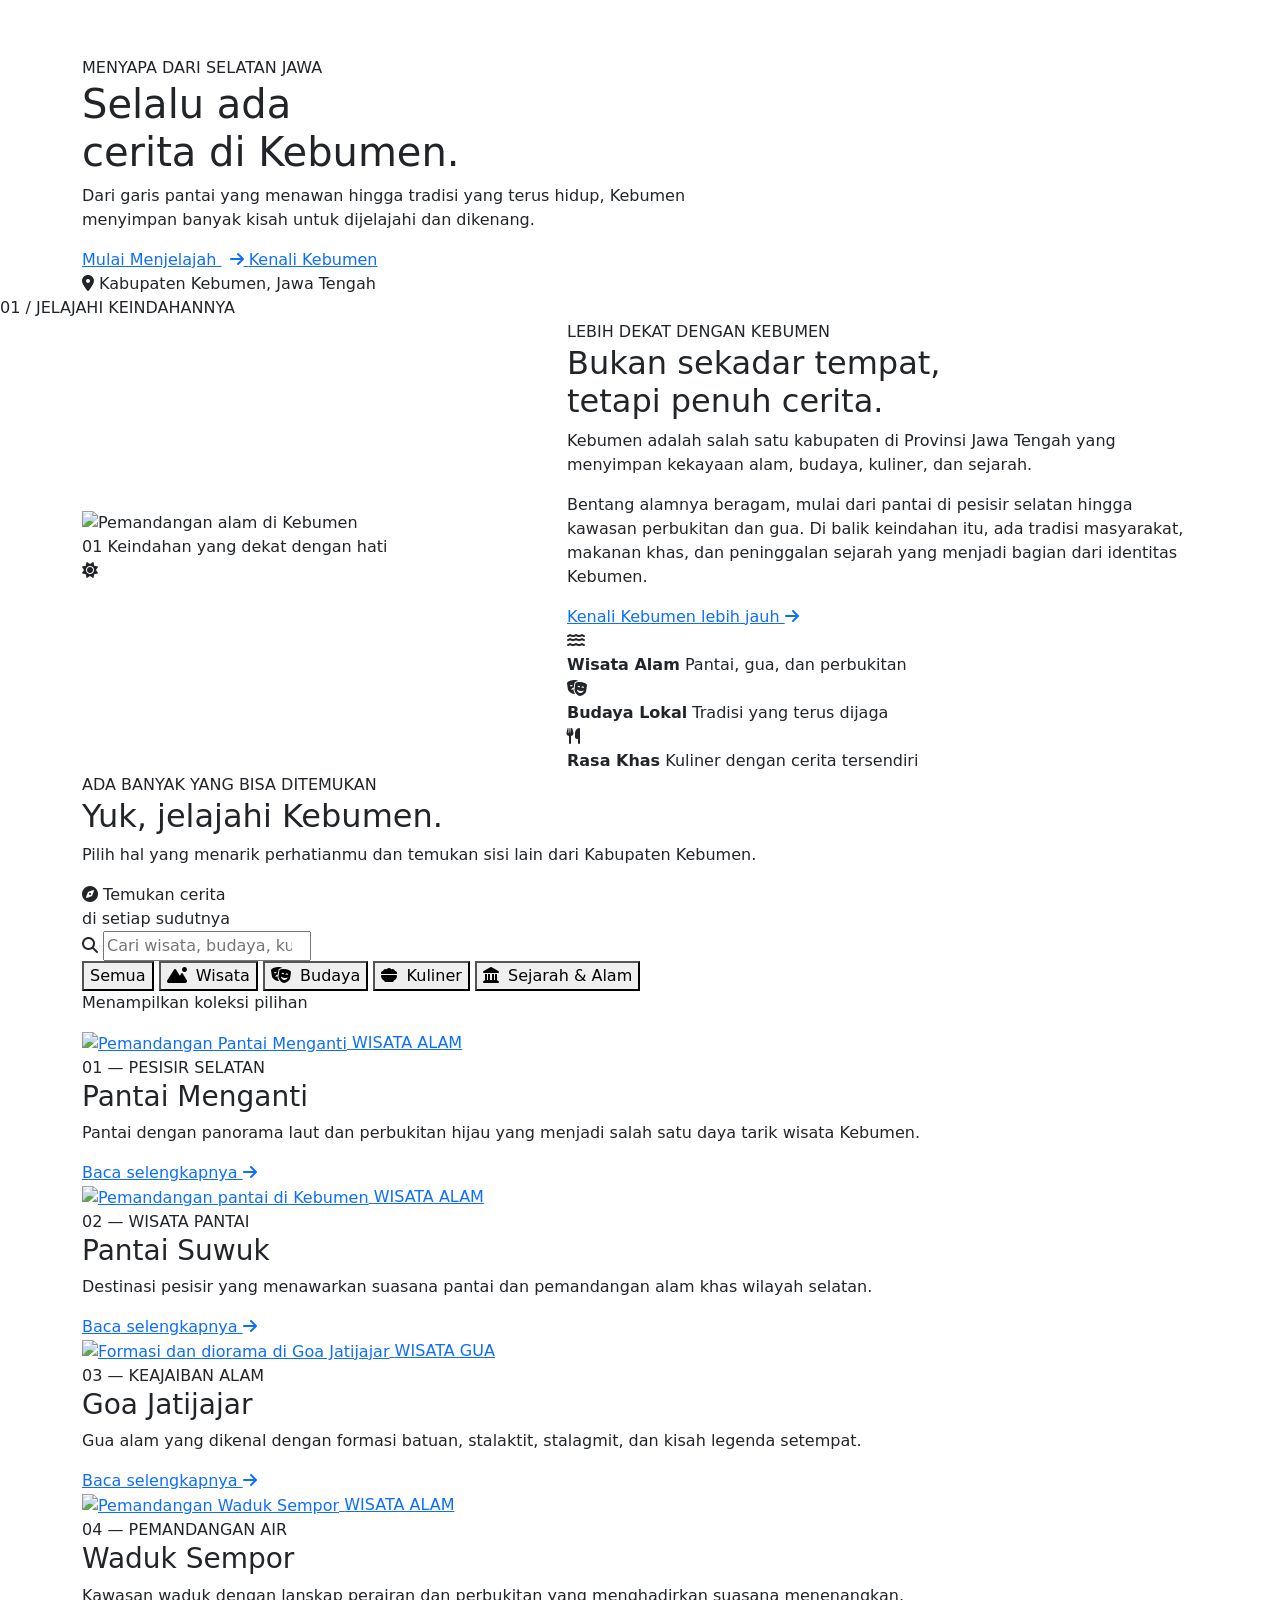
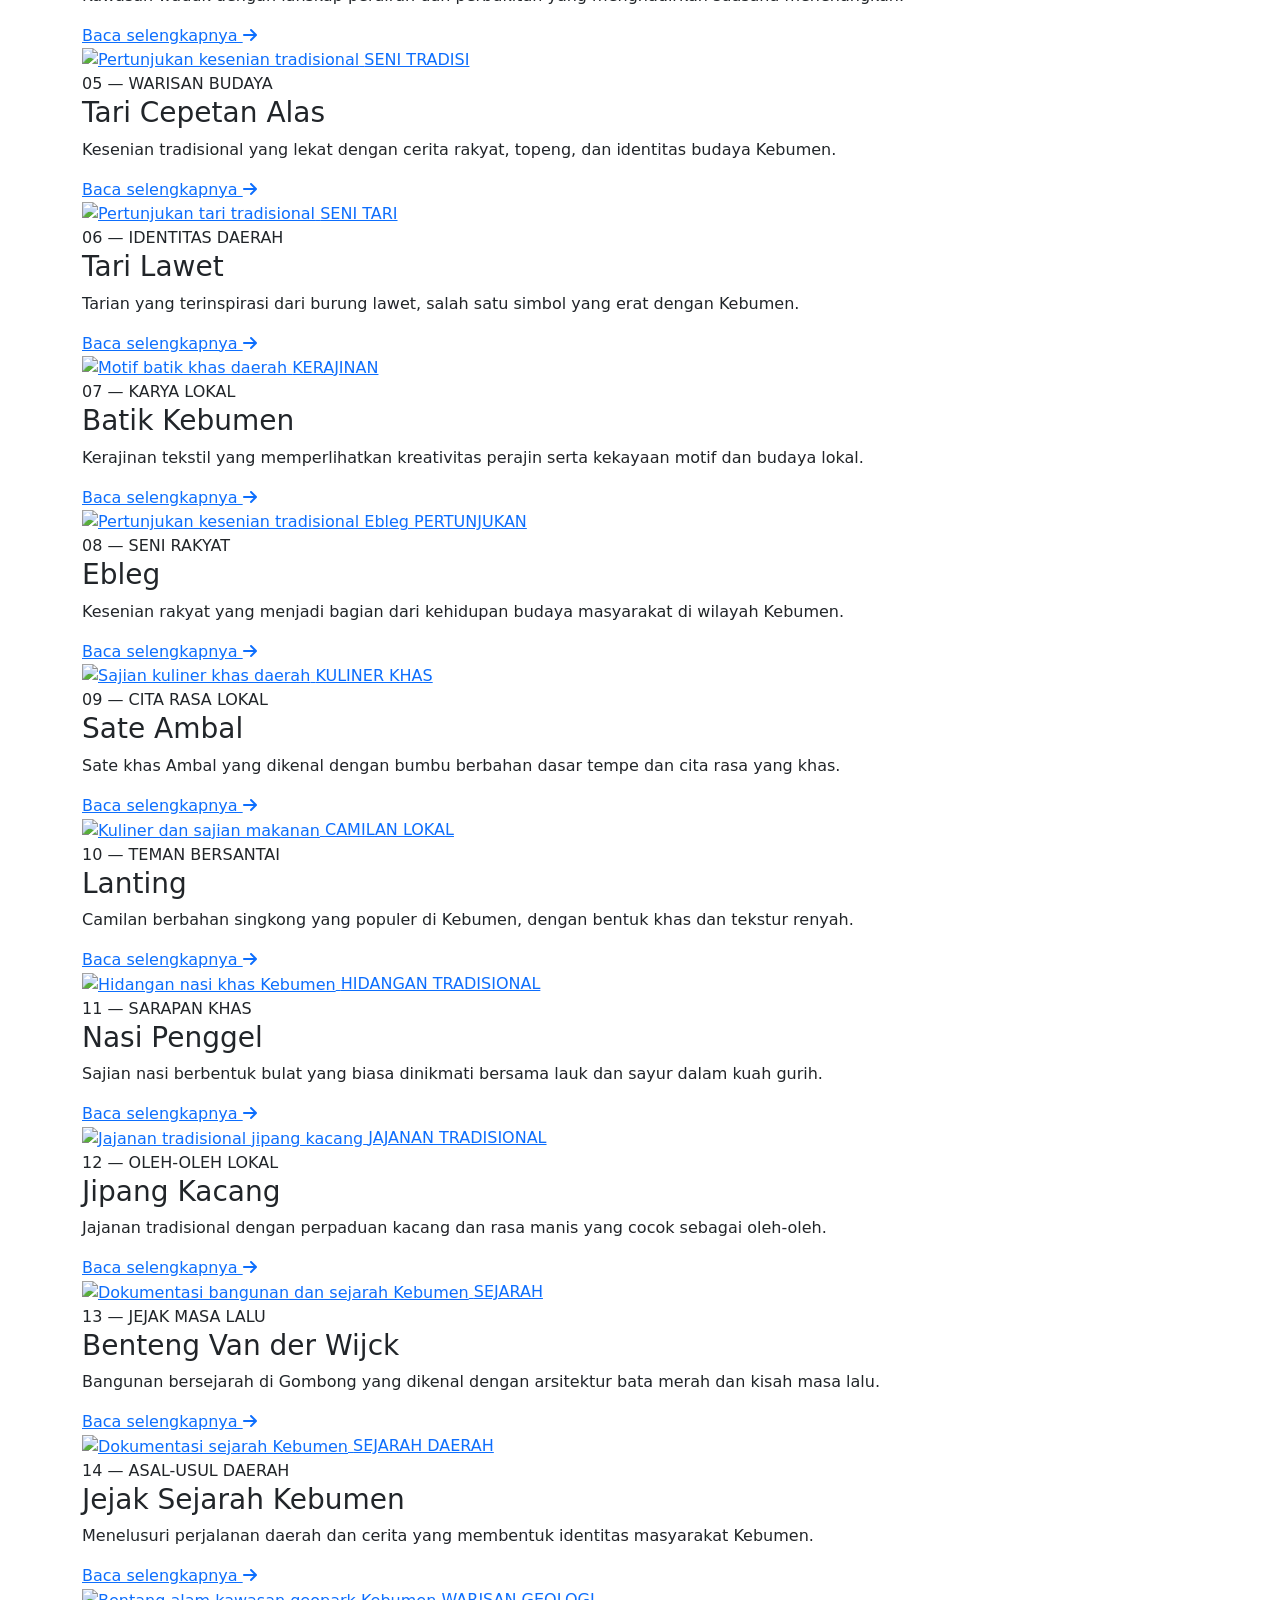
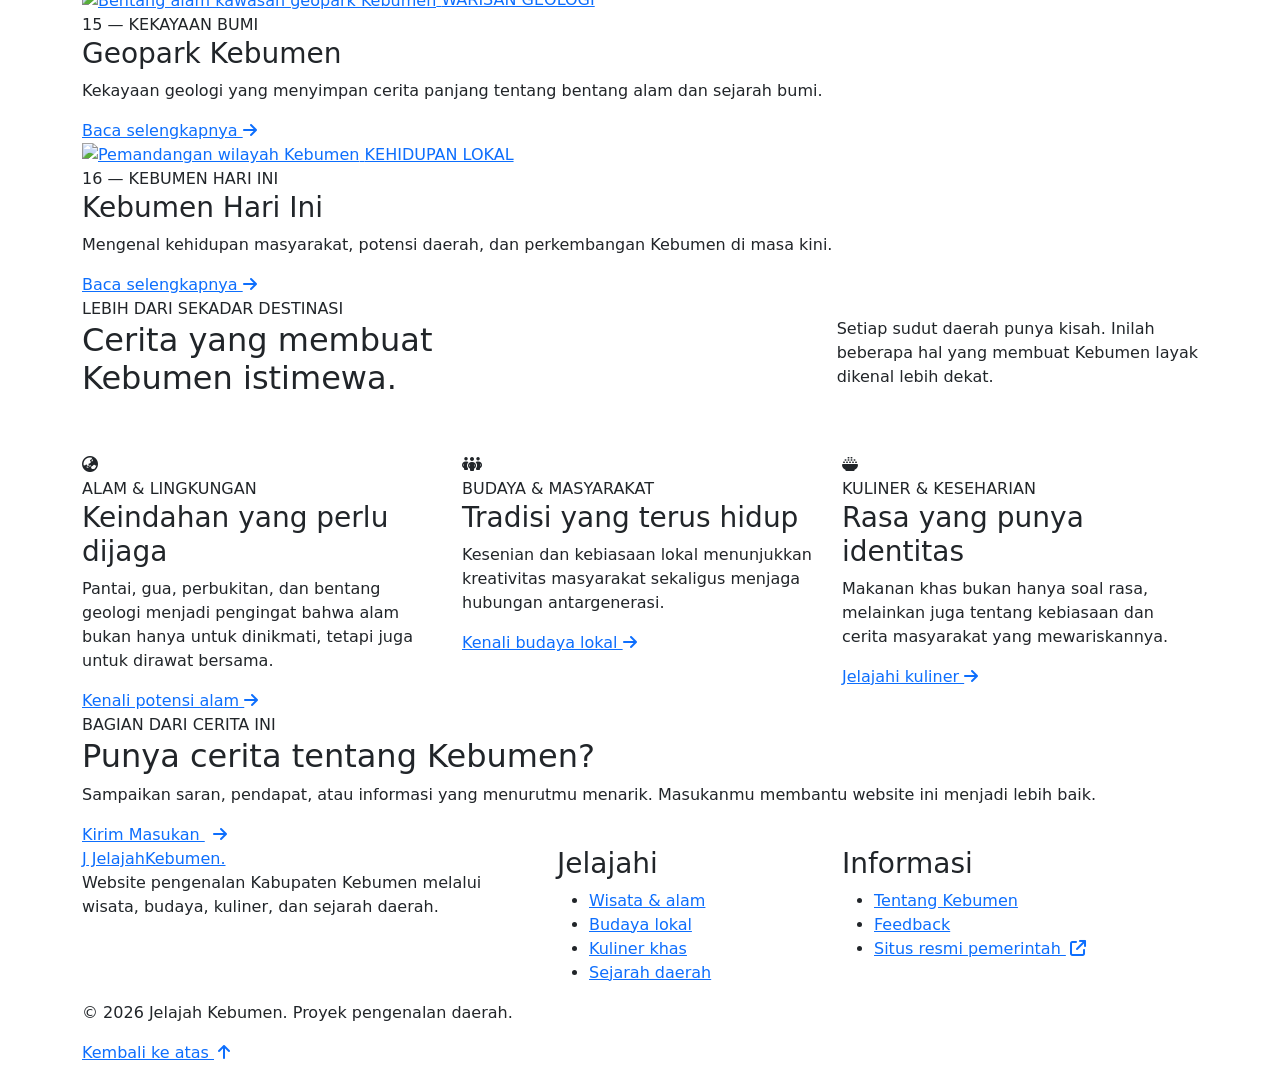
==== index.html @ aae8297c "Update greeting from 'Hello' to 'Goodbye'" ====
<!DOCTYPE html>
<html lang="id">
<head>
    <meta charset="UTF-8">
    <meta name="viewport" content="width=device-width, initial-scale=1.0">
    <meta name="theme-color" content="#193b4d">

    <title>Jelajah Kebumen | Cerita dari Selatan Jawa</title>
    <meta name="description" content="Jelajahi wisata alam, budaya, kuliner, dan sejarah Kabupaten Kebumen.">

    <!-- Bootstrap -->
    <link href="https://cdn.jsdelivr.net/npm/bootstrap@5.3.3/dist/css/bootstrap.min.css" rel="stylesheet">

    <!-- Font Awesome -->
    <link rel="stylesheet" href="https://cdnjs.cloudflare.com/ajax/libs/font-awesome/6.5.2/css/all.min.css">

    <!-- Google Fonts -->
    <link rel="preconnect" href="https://fonts.googleapis.com">
    <link rel="preconnect" href="https://fonts.gstatic.com" crossorigin>
    <link href="https://fonts.googleapis.com/css2?family=DM+Sans:wght@400;500;600;700&family=Playfair+Display:wght@500;600;700&display=swap" rel="stylesheet">

    <!-- CSS -->
    <link rel="stylesheet" href="CSS/styles.css">
</head>

<body>

<!-- NAVBAR -->
<nav class="navbar navbar-expand-lg navbar-dark sticky-top" id="mainNavbar">
    <div class="container">
        <a class="navbar-brand fw-bold" href="index.html">
            <span class="brand-mark">J</span>
            Jelajah<span class="brand-highlight">Kebumen.</span>
        </a>

        <button class="navbar-toggler" type="button"
            data-bs-toggle="collapse" data-bs-target="#navbarContent"
            aria-controls="navbarContent" aria-expanded="false"
            aria-label="Buka navigasi">
            <span class="navbar-toggler-icon"></span>
        </button>

        <div class="collapse navbar-collapse" id="navbarContent">
            <ul class="navbar-nav ms-auto align-items-lg-center gap-lg-2">
                <li class="nav-item">
                    <a class="nav-link active" aria-current="page" href="index.html">Beranda</a>
                </li>
                <li class="nav-item">
                    <a class="nav-link" href="#jelajah">Jelajahi</a>
                </li>
                <li class="nav-item">
                    <a class="nav-link" href="#cerita">Cerita Lokal</a>
                </li>
                <li class="nav-item">
                    <a class="nav-link" href="about.html">Tentang Kebumen</a>
                </li>
                <li class="nav-item">
                    <a class="nav-link nav-feedback" href="feedback.html">
                        Beri Masukan <i class="fa-solid fa-arrow-right ms-1"></i>
                    </a>
                </li>
            </ul>
        </div>
    </div>
</nav>


<!-- HERO -->
<header class="hero-section">
    <div class="hero-overlay"></div>

    <div class="container hero-content">
        <div class="row">
            <div class="col-lg-8 col-xl-7">
                <span class="hero-eyebrow">
                    <span class="eyebrow-line"></span>
                    MENYAPA DARI SELATAN JAWA
                </span>

                <h1>
                    Selalu ada<br>
                    cerita di <span>Kebumen.</span>
                </h1>

                <p class="hero-description">
                    Dari garis pantai yang menawan hingga tradisi yang terus
                    hidup, Kebumen menyimpan banyak kisah untuk dijelajahi
                    dan dikenang.
                </p>

                <div class="hero-actions">
                    <a href="#jelajah" class="btn-hero-primary">
                        Mulai Menjelajah
                        <i class="fa-solid fa-arrow-right ms-2"></i>
                    </a>

                    <a href="about.html" class="btn-hero-secondary">
                        Kenali Kebumen
                    </a>
                </div>

                <div class="hero-note">
                    <i class="fa-solid fa-location-dot"></i>
                    Kabupaten Kebumen, Jawa Tengah
                </div>
            </div>
        </div>
    </div>

    <div class="hero-bottom-label">
        <span>01 / JELAJAHI KEINDAHANNYA</span>
        <span class="hero-bottom-line"></span>
    </div>
</header>


<!-- PENGANTAR -->
<section class="intro-section">
    <div class="container">
        <div class="row align-items-center g-5">
            <div class="col-lg-5">
                <div class="intro-image-wrap">
                    <img src="images/wisata.jpg"
                        alt="Pemandangan alam di Kebumen"
                        class="intro-image" loading="lazy">

                    <div class="intro-image-label">
                        <span class="intro-label-number">01</span>
                        <span>Keindahan yang dekat dengan hati</span>
                    </div>

                    <div class="intro-decoration" aria-hidden="true">
                        <i class="fa-solid fa-sun"></i>
                    </div>
                </div>
            </div>

            <div class="col-lg-7">
                <span class="section-kicker">LEBIH DEKAT DENGAN KEBUMEN</span>

                <h2 class="section-title">
                    Bukan sekadar tempat,<br>
                    tetapi penuh <span>cerita.</span>
                </h2>

                <p class="intro-lead">
                    Kebumen adalah salah satu kabupaten di Provinsi Jawa
                    Tengah yang menyimpan kekayaan alam, budaya, kuliner,
                    dan sejarah.
                </p>

                <p class="intro-text">
                    Bentang alamnya beragam, mulai dari pantai di pesisir
                    selatan hingga kawasan perbukitan dan gua. Di balik
                    keindahan itu, ada tradisi masyarakat, makanan khas,
                    dan peninggalan sejarah yang menjadi bagian dari
                    identitas Kebumen.
                </p>

                <a href="about.html" class="text-link">
                    Kenali Kebumen lebih jauh
                    <i class="fa-solid fa-arrow-right"></i>
                </a>

                <div class="intro-facts">
                    <div class="intro-fact">
                        <i class="fa-solid fa-water"></i>
                        <div>
                            <strong>Wisata Alam</strong>
                            <span>Pantai, gua, dan perbukitan</span>
                        </div>
                    </div>

                    <div class="intro-fact">
                        <i class="fa-solid fa-masks-theater"></i>
                        <div>
                            <strong>Budaya Lokal</strong>
                            <span>Tradisi yang terus dijaga</span>
                        </div>
                    </div>

                    <div class="intro-fact">
                        <i class="fa-solid fa-utensils"></i>
                        <div>
                            <strong>Rasa Khas</strong>
                            <span>Kuliner dengan cerita tersendiri</span>
                        </div>
                    </div>
                </div>
            </div>
        </div>
    </div>
</section>


<!-- JELAJAHI KEBUMEN -->
<section class="explore-section" id="jelajah">
    <div class="container">

        <div class="explore-heading">
            <div>
                <span class="section-kicker">ADA BANYAK YANG BISA DITEMUKAN</span>

                <h2 class="section-title">
                    Yuk, jelajahi <span>Kebumen.</span>
                </h2>

                <p class="section-description">
                    Pilih hal yang menarik perhatianmu dan temukan
                    sisi lain dari Kabupaten Kebumen.
                </p>
            </div>

            <div class="explore-heading-note">
                <span class="heading-note-icon">
                    <i class="fa-solid fa-compass"></i>
                </span>
                <span>Temukan cerita<br>di setiap sudutnya</span>
            </div>
        </div>


        <!-- PENCARIAN DAN FILTER -->
        <div class="explore-toolbar">
            <div class="explore-search">
                <i class="fa-solid fa-magnifying-glass"></i>
                <input type="search" id="exploreSearch"
                    aria-label="Cari informasi Kebumen"
                    placeholder="Cari wisata, budaya, kuliner..."
                    autocomplete="off">
            </div>

            <div class="explore-filters" aria-label="Filter kategori">
                <button type="button" class="explore-filter active"
                    data-category="semua" aria-pressed="true">
                    Semua
                </button>

                <button type="button" class="explore-filter"
                    data-category="wisata" aria-pressed="false">
                    <i class="fa-solid fa-mountain-sun me-1"></i> Wisata
                </button>

                <button type="button" class="explore-filter"
                    data-category="budaya" aria-pressed="false">
                    <i class="fa-solid fa-masks-theater me-1"></i> Budaya
                </button>

                <button type="button" class="explore-filter"
                    data-category="kuliner" aria-pressed="false">
                    <i class="fa-solid fa-bowl-food me-1"></i> Kuliner
                </button>

                <button type="button" class="explore-filter"
                    data-category="sejarah" aria-pressed="false">
                    <i class="fa-solid fa-landmark me-1"></i> Sejarah & Alam
                </button>
            </div>
        </div>

        <div class="explore-result-info">
            <p id="exploreResultCount" aria-live="polite">
                Menampilkan koleksi pilihan
            </p>
        </div>


        <!-- GRID KARTU -->
        <div class="explore-grid" id="exploreGrid">

            <!-- 01 PANTAI MENGANTI -->
            <article class="explore-card" data-category="wisata">
                <a href="about.html" class="explore-card-image-link"
                    aria-label="Pelajari Pantai Menganti">
                    <img src="images/wisata.jpg"
                        alt="Pemandangan Pantai Menganti"
                        class="explore-card-image" loading="lazy">
                    <span class="explore-card-category">WISATA ALAM</span>
                </a>

                <div class="explore-card-body">
                    <span class="explore-card-number">01 — PESISIR SELATAN</span>
                    <h3>Pantai Menganti</h3>
                    <p>
                        Pantai dengan panorama laut dan perbukitan hijau
                        yang menjadi salah satu daya tarik wisata Kebumen.
                    </p>
                    <a href="about.html" class="explore-card-link">
                        Baca selengkapnya <i class="fa-solid fa-arrow-right"></i>
                    </a>
                </div>
            </article>


            <!-- 02 PANTAI SUWUK -->
            <article class="explore-card" data-category="wisata">
                <a href="about.html" class="explore-card-image-link"
                    aria-label="Pelajari Pantai Suwuk">
                    <img src="images/wisata1.jpg"
                        alt="Pemandangan pantai di Kebumen"
                        class="explore-card-image" loading="lazy">
                    <span class="explore-card-category">WISATA ALAM</span>
                </a>

                <div class="explore-card-body">
                    <span class="explore-card-number">02 — WISATA PANTAI</span>
                    <h3>Pantai Suwuk</h3>
                    <p>
                        Destinasi pesisir yang menawarkan suasana pantai
                        dan pemandangan alam khas wilayah selatan.
                    </p>
                    <a href="about.html" class="explore-card-link">
                        Baca selengkapnya <i class="fa-solid fa-arrow-right"></i>
                    </a>
                </div>
            </article>


            <!-- 03 GOA JATIJAJAR -->
            <article class="explore-card" data-category="wisata">
                <a href="about.html" class="explore-card-image-link"
                    aria-label="Pelajari Goa Jatijajar">
                    <img src="images/wisata2.jpg"
                        alt="Formasi dan diorama di Goa Jatijajar"
                        class="explore-card-image" loading="lazy">
                    <span class="explore-card-category">WISATA GUA</span>
                </a>

                <div class="explore-card-body">
                    <span class="explore-card-number">03 — KEAJAIBAN ALAM</span>
                    <h3>Goa Jatijajar</h3>
                    <p>
                        Gua alam yang dikenal dengan formasi batuan,
                        stalaktit, stalagmit, dan kisah legenda setempat.
                    </p>
                    <a href="about.html" class="explore-card-link">
                        Baca selengkapnya <i class="fa-solid fa-arrow-right"></i>
                    </a>
                </div>
            </article>


            <!-- 04 WADUK SEMPOR -->
            <article class="explore-card" data-category="wisata">
                <a href="about.html" class="explore-card-image-link"
                    aria-label="Pelajari Waduk Sempor">
                    <img src="images/wisata3.jpg"
                        alt="Pemandangan Waduk Sempor"
                        class="explore-card-image" loading="lazy">
                    <span class="explore-card-category">WISATA ALAM</span>
                </a>

                <div class="explore-card-body">
                    <span class="explore-card-number">04 — PEMANDANGAN AIR</span>
                    <h3>Waduk Sempor</h3>
                    <p>
                        Kawasan waduk dengan lanskap perairan dan
                        perbukitan yang menghadirkan suasana menenangkan.
                    </p>
                    <a href="about.html" class="explore-card-link">
                        Baca selengkapnya <i class="fa-solid fa-arrow-right"></i>
                    </a>
                </div>
            </article>


            <!-- 05 TARI CEPETAN ALAS -->
            <article class="explore-card" data-category="budaya">
                <a href="about.html" class="explore-card-image-link"
                    aria-label="Pelajari Tari Cepetan Alas">
                    <img src="images/budaya.jpg"
                        alt="Pertunjukan kesenian tradisional"
                        class="explore-card-image" loading="lazy">
                    <span class="explore-card-category">SENI TRADISI</span>
                </a>

                <div class="explore-card-body">
                    <span class="explore-card-number">05 — WARISAN BUDAYA</span>
                    <h3>Tari Cepetan Alas</h3>
                    <p>
                        Kesenian tradisional yang lekat dengan cerita rakyat,
                        topeng, dan identitas budaya Kebumen.
                    </p>
                    <a href="about.html" class="explore-card-link">
                        Baca selengkapnya <i class="fa-solid fa-arrow-right"></i>
                    </a>
                </div>
            </article>


            <!-- 06 TARI LAWET -->
            <article class="explore-card" data-category="budaya">
                <a href="about.html" class="explore-card-image-link"
                    aria-label="Pelajari Tari Lawet">
                    <img src="images/budaya2.jpg"
                        alt="Pertunjukan tari tradisional"
                        class="explore-card-image" loading="lazy">
                    <span class="explore-card-category">SENI TARI</span>
                </a>

                <div class="explore-card-body">
                    <span class="explore-card-number">06 — IDENTITAS DAERAH</span>
                    <h3>Tari Lawet</h3>
                    <p>
                        Tarian yang terinspirasi dari burung lawet,
                        salah satu simbol yang erat dengan Kebumen.
                    </p>
                    <a href="about.html" class="explore-card-link">
                        Baca selengkapnya <i class="fa-solid fa-arrow-right"></i>
                    </a>
                </div>
            </article>


            <!-- 07 BATIK KEBUMEN: GAMBAR SUDAH DISESUAIKAN -->
            <article class="explore-card" data-category="budaya">
                <a href="about.html" class="explore-card-image-link"
                    aria-label="Pelajari Batik Kebumen">
                    <img src="images/batik.jpg"
                        alt="Motif batik khas daerah"
                        class="explore-card-image" loading="lazy">
                    <span class="explore-card-category">KERAJINAN</span>
                </a>

                <div class="explore-card-body">
                    <span class="explore-card-number">07 — KARYA LOKAL</span>
                    <h3>Batik Kebumen</h3>
                    <p>
                        Kerajinan tekstil yang memperlihatkan kreativitas
                        perajin serta kekayaan motif dan budaya lokal.
                    </p>
                    <a href="about.html" class="explore-card-link">
                        Baca selengkapnya <i class="fa-solid fa-arrow-right"></i>
                    </a>
                </div>
            </article>


            <!-- 08 EBLEG: GAMBAR SUDAH DISESUAIKAN -->
            <article class="explore-card" data-category="budaya">
                <a href="about.html" class="explore-card-image-link"
                    aria-label="Pelajari kesenian Ebleg">
                    <img src="images/ebleg.jpg"
                        alt="Pertunjukan kesenian tradisional Ebleg"
                        class="explore-card-image" loading="lazy">
                    <span class="explore-card-category">PERTUNJUKAN</span>
                </a>

                <div class="explore-card-body">
                    <span class="explore-card-number">08 — SENI RAKYAT</span>
                    <h3>Ebleg</h3>
                    <p>
                        Kesenian rakyat yang menjadi bagian dari kehidupan
                        budaya masyarakat di wilayah Kebumen.
                    </p>
                    <a href="about.html" class="explore-card-link">
                        Baca selengkapnya <i class="fa-solid fa-arrow-right"></i>
                    </a>
                </div>
            </article>


            <!-- 09 SATE AMBAL -->
            <article class="explore-card" data-category="kuliner">
                <a href="about.html" class="explore-card-image-link"
                    aria-label="Pelajari Sate Ambal">
                    <img src="images/makanan1.jpg"
                        alt="Sajian kuliner khas daerah"
                        class="explore-card-image" loading="lazy">
                    <span class="explore-card-category">KULINER KHAS</span>
                </a>

                <div class="explore-card-body">
                    <span class="explore-card-number">09 — CITA RASA LOKAL</span>
                    <h3>Sate Ambal</h3>
                    <p>
                        Sate khas Ambal yang dikenal dengan bumbu berbahan
                        dasar tempe dan cita rasa yang khas.
                    </p>
                    <a href="about.html" class="explore-card-link">
                        Baca selengkapnya <i class="fa-solid fa-arrow-right"></i>
                    </a>
                </div>
            </article>


            <!-- 10 LANTING -->
            <article class="explore-card" data-category="kuliner">
                <a href="about.html" class="explore-card-image-link"
                    aria-label="Pelajari lanting">
                    <img src="images/makanan2.jpg"
                        alt="Kuliner dan sajian makanan"
                        class="explore-card-image" loading="lazy">
                    <span class="explore-card-category">CAMILAN LOKAL</span>
                </a>

                <div class="explore-card-body">
                    <span class="explore-card-number">10 — TEMAN BERSANTAI</span>
                    <h3>Lanting</h3>
                    <p>
                        Camilan berbahan singkong yang populer di Kebumen,
                        dengan bentuk khas dan tekstur renyah.
                    </p>
                    <a href="about.html" class="explore-card-link">
                        Baca selengkapnya <i class="fa-solid fa-arrow-right"></i>
                    </a>
                </div>
            </article>


            <!-- 11 NASI PENGGEL: GAMBAR SUDAH DISESUAIKAN -->
            <article class="explore-card" data-category="kuliner">
                <a href="about.html" class="explore-card-image-link"
                    aria-label="Pelajari Nasi Penggel">
                    <img src="images/makanan3.jpg"
                        alt="Hidangan nasi khas Kebumen"
                        class="explore-card-image" loading="lazy">
                    <span class="explore-card-category">HIDANGAN TRADISIONAL</span>
                </a>

                <div class="explore-card-body">
                    <span class="explore-card-number">11 — SARAPAN KHAS</span>
                    <h3>Nasi Penggel</h3>
                    <p>
                        Sajian nasi berbentuk bulat yang biasa dinikmati
                        bersama lauk dan sayur dalam kuah gurih.
                    </p>
                    <a href="about.html" class="explore-card-link">
                        Baca selengkapnya <i class="fa-solid fa-arrow-right"></i>
                    </a>
                </div>
            </article>


            <!-- 12 JIPANG KACANG: GAMBAR SUDAH DISESUAIKAN -->
            <article class="explore-card" data-category="kuliner">
                <a href="about.html" class="explore-card-image-link"
                    aria-label="Pelajari Jipang Kacang">
                    <img src="images/makanan4.jpg"
                        alt="Jajanan tradisional jipang kacang"
                        class="explore-card-image" loading="lazy">
                    <span class="explore-card-category">JAJANAN TRADISIONAL</span>
                </a>

                <div class="explore-card-body">
                    <span class="explore-card-number">12 — OLEH-OLEH LOKAL</span>
                    <h3>Jipang Kacang</h3>
                    <p>
                        Jajanan tradisional dengan perpaduan kacang dan
                        rasa manis yang cocok sebagai oleh-oleh.
                    </p>
                    <a href="about.html" class="explore-card-link">
                        Baca selengkapnya <i class="fa-solid fa-arrow-right"></i>
                    </a>
                </div>
            </article>


            <!-- 13 BENTENG VAN DER WIJCK -->
            <article class="explore-card" data-category="sejarah">
                <a href="about.html" class="explore-card-image-link"
                    aria-label="Pelajari Benteng Van der Wijck">
                    <img src="images/sejarahkota.jpg"
                        alt="Dokumentasi bangunan dan sejarah Kebumen"
                        class="explore-card-image" loading="lazy">
                    <span class="explore-card-category">SEJARAH</span>
                </a>

                <div class="explore-card-body">
                    <span class="explore-card-number">13 — JEJAK MASA LALU</span>
                    <h3>Benteng Van der Wijck</h3>
                    <p>
                        Bangunan bersejarah di Gombong yang dikenal dengan
                        arsitektur bata merah dan kisah masa lalu.
                    </p>
                    <a href="about.html" class="explore-card-link">
                        Baca selengkapnya <i class="fa-solid fa-arrow-right"></i>
                    </a>
                </div>
            </article>


            <!-- 14 SEJARAH KEBUMEN -->
            <article class="explore-card" data-category="sejarah">
                <a href="about.html" class="explore-card-image-link"
                    aria-label="Pelajari sejarah Kebumen">
                    <img src="images/sejarahkota2.jpg"
                        alt="Dokumentasi sejarah Kebumen"
                        class="explore-card-image" loading="lazy">
                    <span class="explore-card-category">SEJARAH DAERAH</span>
                </a>

                <div class="explore-card-body">
                    <span class="explore-card-number">14 — ASAL-USUL DAERAH</span>
                    <h3>Jejak Sejarah Kebumen</h3>
                    <p>
                        Menelusuri perjalanan daerah dan cerita yang
                        membentuk identitas masyarakat Kebumen.
                    </p>
                    <a href="about.html" class="explore-card-link">
                        Baca selengkapnya <i class="fa-solid fa-arrow-right"></i>
                    </a>
                </div>
            </article>


            <!-- 15 GEOPARK: GAMBAR SUDAH DISESUAIKAN -->
            <article class="explore-card" data-category="sejarah">
                <a href="about.html" class="explore-card-image-link"
                    aria-label="Pelajari Geopark Kebumen">
                    <img src="images/geopark.jpg"
                        alt="Bentang alam kawasan geopark Kebumen"
                        class="explore-card-image" loading="lazy">
                    <span class="explore-card-category">WARISAN GEOLOGI</span>
                </a>

                <div class="explore-card-body">
                    <span class="explore-card-number">15 — KEKAYAAN BUMI</span>
                    <h3>Geopark Kebumen</h3>
                    <p>
                        Kekayaan geologi yang menyimpan cerita panjang
                        tentang bentang alam dan sejarah bumi.
                    </p>
                    <a href="about.html" class="explore-card-link">
                        Baca selengkapnya <i class="fa-solid fa-arrow-right"></i>
                    </a>
                </div>
            </article>


            <!-- 16 KEBUMEN HARI INI -->
            <article class="explore-card" data-category="sejarah">
                <a href="about.html" class="explore-card-image-link"
                    aria-label="Pelajari kehidupan di Kebumen">
                    <img src="images/wisata4.jpg"
                        alt="Pemandangan wilayah Kebumen"
                        class="explore-card-image" loading="lazy">
                    <span class="explore-card-category">KEHIDUPAN LOKAL</span>
                </a>

                <div class="explore-card-body">
                    <span class="explore-card-number">16 — KEBUMEN HARI INI</span>
                    <h3>Kebumen Hari Ini</h3>
                    <p>
                        Mengenal kehidupan masyarakat, potensi daerah,
                        dan perkembangan Kebumen di masa kini.
                    </p>
                    <a href="about.html" class="explore-card-link">
                        Baca selengkapnya <i class="fa-solid fa-arrow-right"></i>
                    </a>
                </div>
            </article>

        </div>

        <div class="explore-empty" id="exploreEmpty" hidden>
            <i class="fa-solid fa-magnifying-glass"></i>
            <h3>Belum ada hasil yang cocok</h3>
            <p>Coba kata kunci lain atau pilih kategori berbeda.</p>
        </div>

    </div>
</section>


<!-- CERITA LOKAL -->
<section class="stories-section" id="cerita">
    <div class="container">
        <div class="row align-items-end g-3 mb-5">
            <div class="col-lg-8">
                <span class="section-kicker">LEBIH DARI SEKADAR DESTINASI</span>
                <h2 class="section-title">
                    Cerita yang membuat<br>
                    Kebumen <span>istimewa.</span>
                </h2>
            </div>

            <div class="col-lg-4">
                <p class="section-description stories-intro">
                    Setiap sudut daerah punya kisah. Inilah beberapa hal
                    yang membuat Kebumen layak dikenal lebih dekat.
                </p>
            </div>
        </div>

        <div class="row g-4">
            <div class="col-md-6 col-lg-4">
                <article class="story-card story-card-coral">
                    <div class="story-card-icon">
                        <i class="fa-solid fa-earth-asia"></i>
                    </div>
                    <span class="story-card-label">ALAM & LINGKUNGAN</span>
                    <h3>Keindahan yang perlu dijaga</h3>
                    <p>
                        Pantai, gua, perbukitan, dan bentang geologi
                        menjadi pengingat bahwa alam bukan hanya untuk
                        dinikmati, tetapi juga untuk dirawat bersama.
                    </p>
                    <a href="about.html" class="story-link">
                        Kenali potensi alam <i class="fa-solid fa-arrow-right"></i>
                    </a>
                </article>
            </div>

            <div class="col-md-6 col-lg-4">
                <article class="story-card story-card-yellow">
                    <div class="story-card-icon">
                        <i class="fa-solid fa-people-group"></i>
                    </div>
                    <span class="story-card-label">BUDAYA & MASYARAKAT</span>
                    <h3>Tradisi yang terus hidup</h3>
                    <p>
                        Kesenian dan kebiasaan lokal menunjukkan kreativitas
                        masyarakat sekaligus menjaga hubungan antargenerasi.
                    </p>
                    <a href="#jelajah" class="story-link">
                        Kenali budaya lokal <i class="fa-solid fa-arrow-right"></i>
                    </a>
                </article>
            </div>

            <div class="col-md-6 col-lg-4">
                <article class="story-card story-card-blue">
                    <div class="story-card-icon">
                        <i class="fa-solid fa-bowl-rice"></i>
                    </div>
                    <span class="story-card-label">KULINER & KESEHARIAN</span>
                    <h3>Rasa yang punya identitas</h3>
                    <p>
                        Makanan khas bukan hanya soal rasa, melainkan juga
                        tentang kebiasaan dan cerita masyarakat yang
                        mewariskannya.
                    </p>
                    <a href="#jelajah" class="story-link">
                        Jelajahi kuliner <i class="fa-solid fa-arrow-right"></i>
                    </a>
                </article>
            </div>
        </div>
    </div>
</section>


<!-- AJAKAN FEEDBACK -->
<section class="feedback-cta">
    <div class="container">
        <div class="feedback-cta-inner">
            <div class="feedback-cta-content">
                <span class="section-kicker">BAGIAN DARI CERITA INI</span>
                <h2>Punya cerita tentang <span>Kebumen?</span></h2>
                <p>
                    Sampaikan saran, pendapat, atau informasi yang menurutmu
                    menarik. Masukanmu membantu website ini menjadi lebih baik.
                </p>
            </div>

            <a href="feedback.html" class="btn-feedback-cta">
                Kirim Masukan <i class="fa-solid fa-arrow-right ms-2"></i>
            </a>
        </div>
    </div>
</section>


<!-- FOOTER -->
<footer class="site-footer">
    <div class="container">
        <div class="row gy-4 align-items-start">
            <div class="col-lg-5">
                <a class="footer-brand" href="index.html">
                    <span class="brand-mark">J</span>
                    Jelajah<span class="brand-highlight">Kebumen.</span>
                </a>

                <p class="footer-description">
                    Website pengenalan Kabupaten Kebumen melalui wisata,
                    budaya, kuliner, dan sejarah daerah.
                </p>
            </div>

            <div class="col-6 col-lg-3">
                <h3 class="footer-heading">Jelajahi</h3>
                <ul class="footer-links">
                    <li><a href="#jelajah">Wisata & alam</a></li>
                    <li><a href="#jelajah">Budaya lokal</a></li>
                    <li><a href="#jelajah">Kuliner khas</a></li>
                    <li><a href="#jelajah">Sejarah daerah</a></li>
                </ul>
            </div>

            <div class="col-6 col-lg-4">
                <h3 class="footer-heading">Informasi</h3>
                <ul class="footer-links">
                    <li><a href="about.html">Tentang Kebumen</a></li>
                    <li><a href="feedback.html">Feedback</a></li>
                    <li>
                        <a href="https://www.kebumenkab.go.id/"
                            target="_blank" rel="noopener noreferrer">
                            Situs resmi pemerintah
                            <i class="fa-solid fa-arrow-up-right-from-square ms-1"></i>
                        </a>
                    </li>
                </ul>
            </div>
        </div>

        <div class="footer-bottom">
            <p>
                &copy; <span id="currentYear"></span>
                Jelajah Kebumen. Proyek pengenalan daerah.
            </p>

            <a href="#mainNavbar" class="back-to-top">
                Kembali ke atas <i class="fa-solid fa-arrow-up ms-1"></i>
            </a>
        </div>
    </div>
</footer>


<!-- JAVASCRIPT BOOTSTRAP -->
<script src="https://cdn.jsdelivr.net/npm/bootstrap@5.3.3/dist/js/bootstrap.bundle.min.js"></script>

<!-- JAVASCRIPT PROYEK -->
<script src="JS/script.js"></script>

<script>
    document.getElementById("currentYear").textContent =
        new Date().getFullYear();
</script>

</body>
</html>
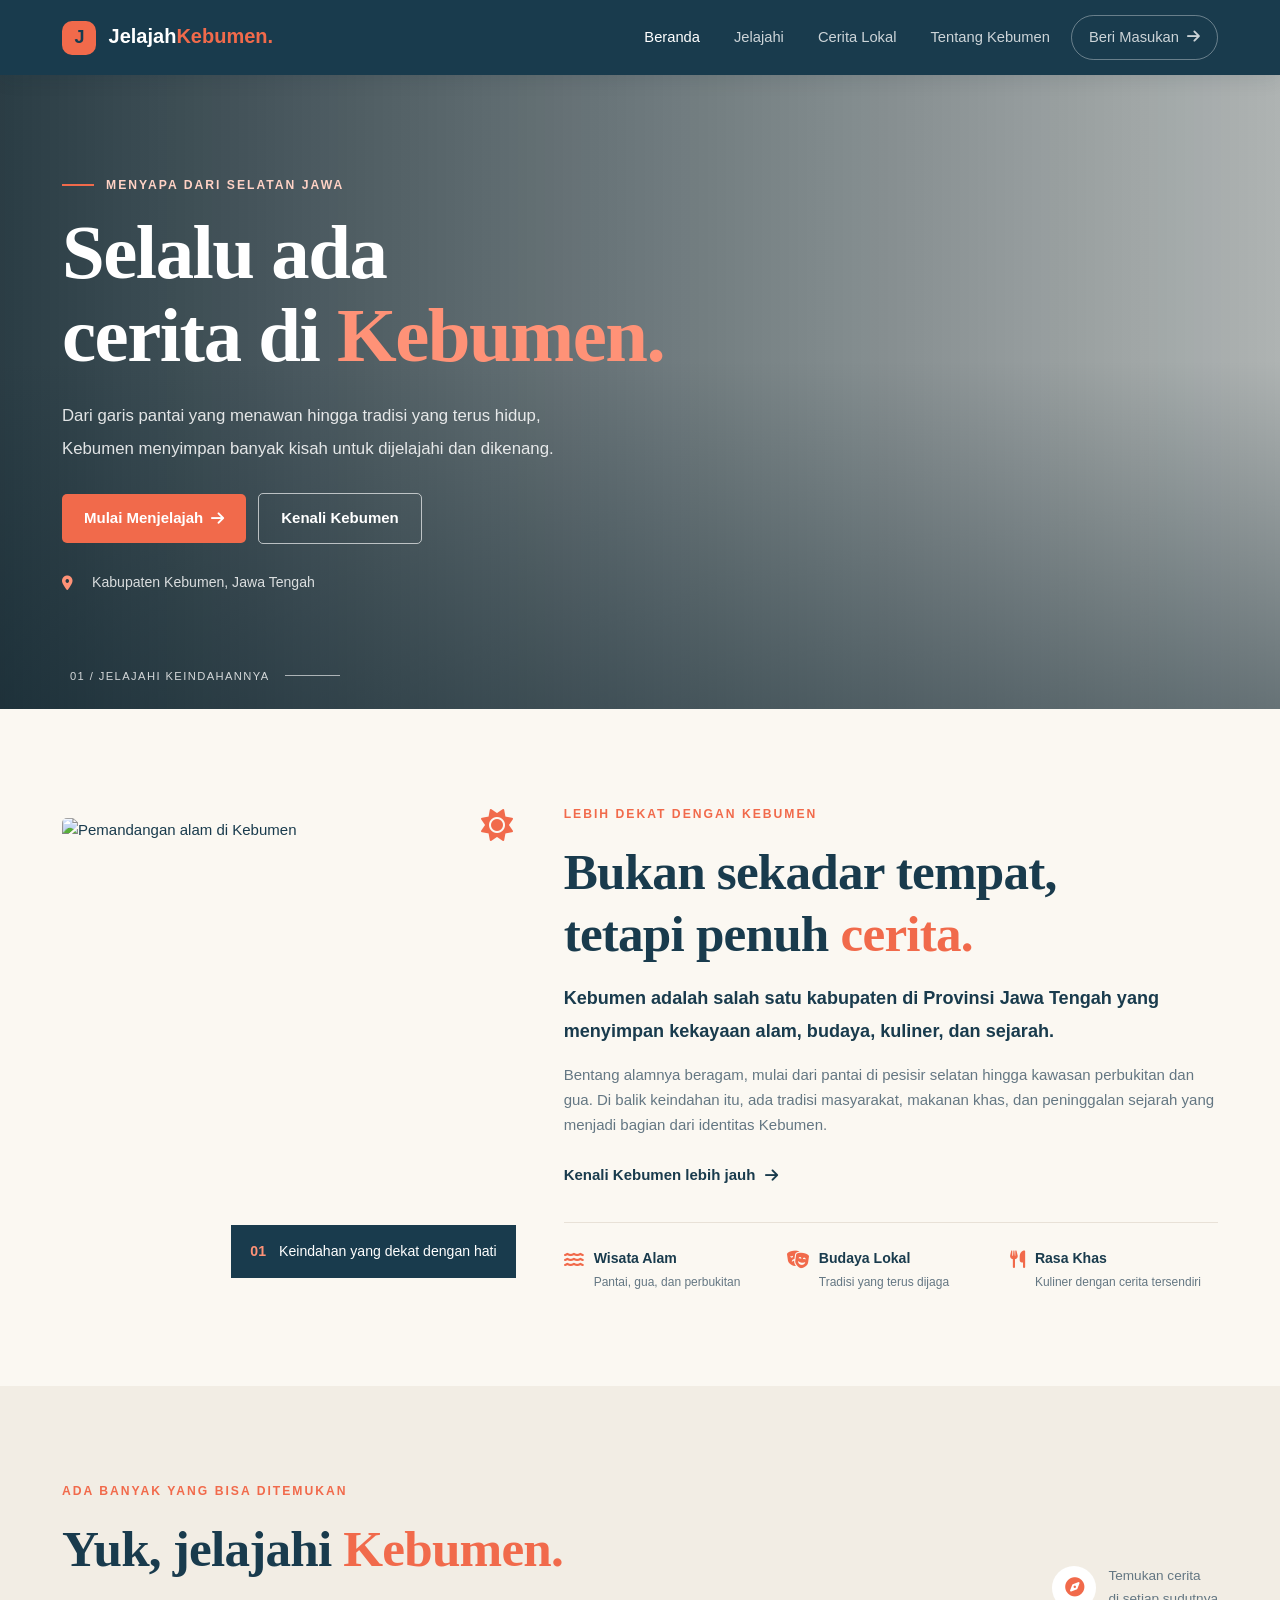
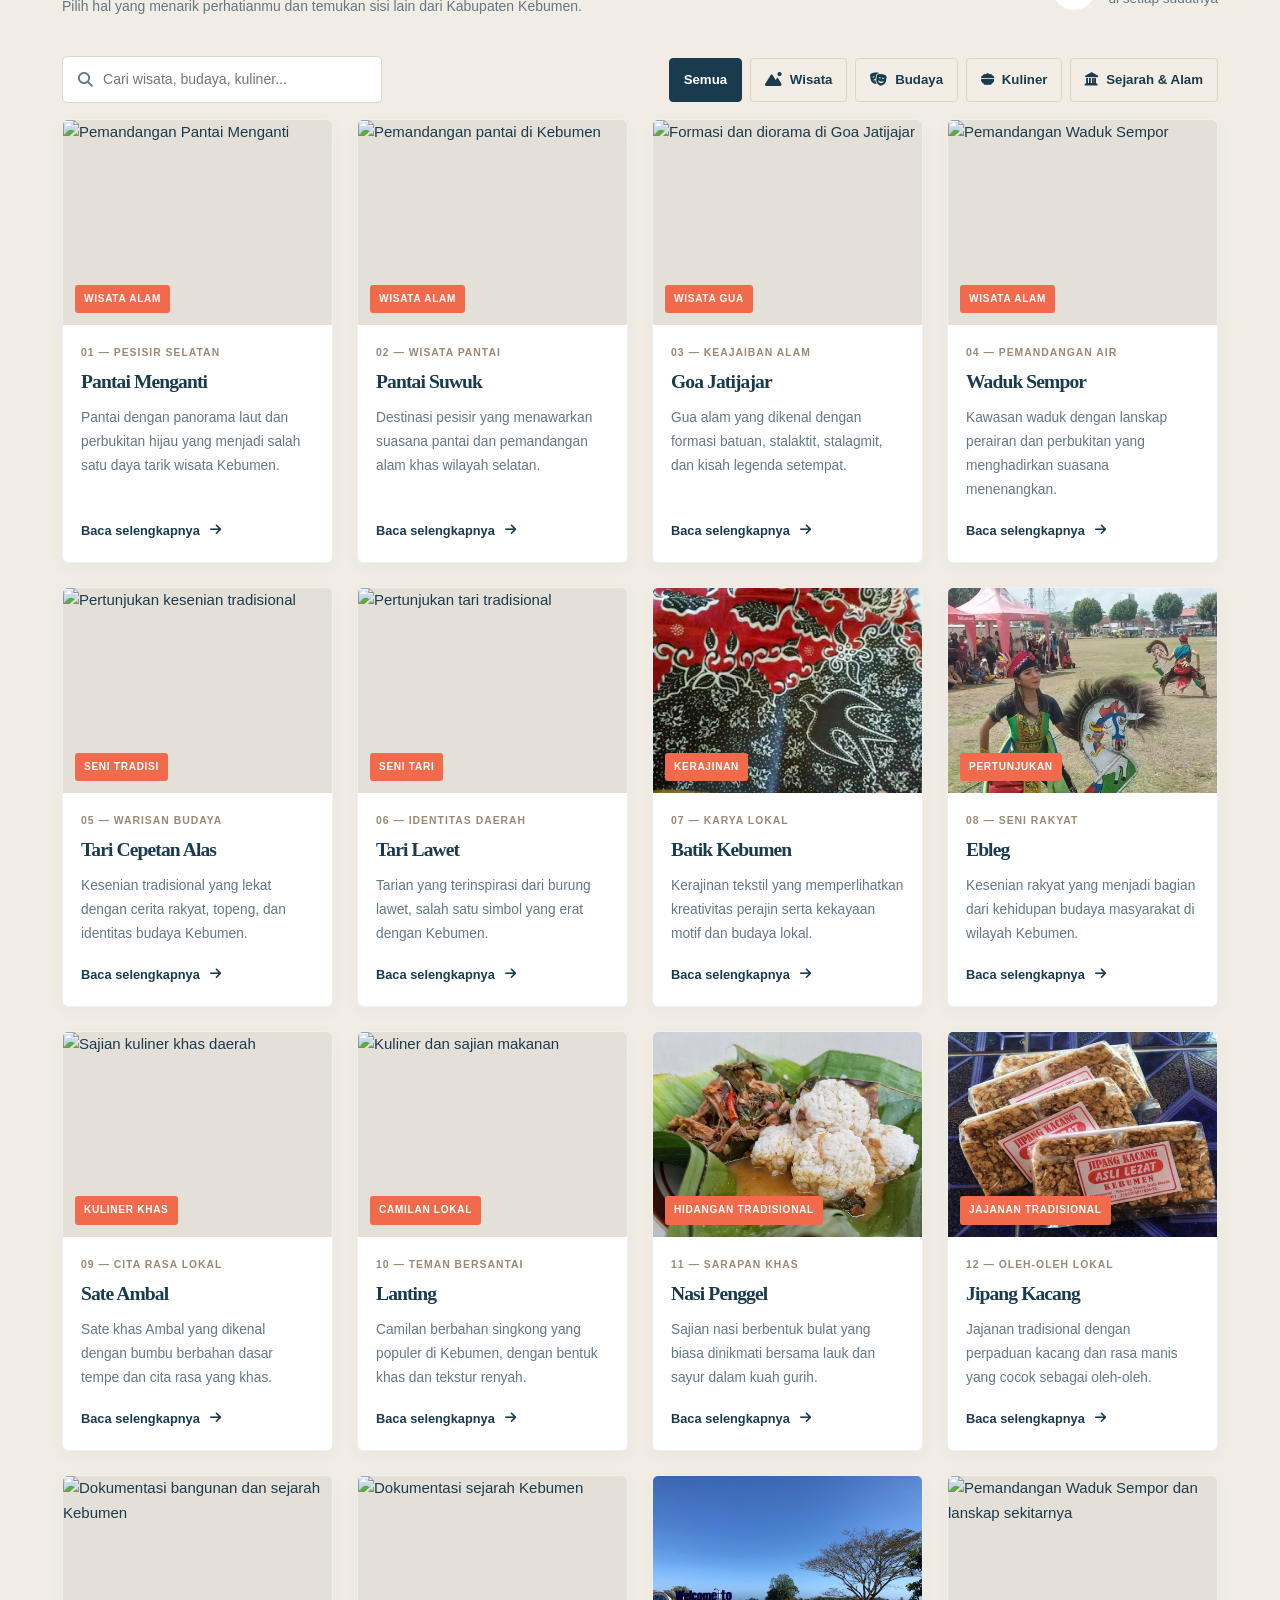
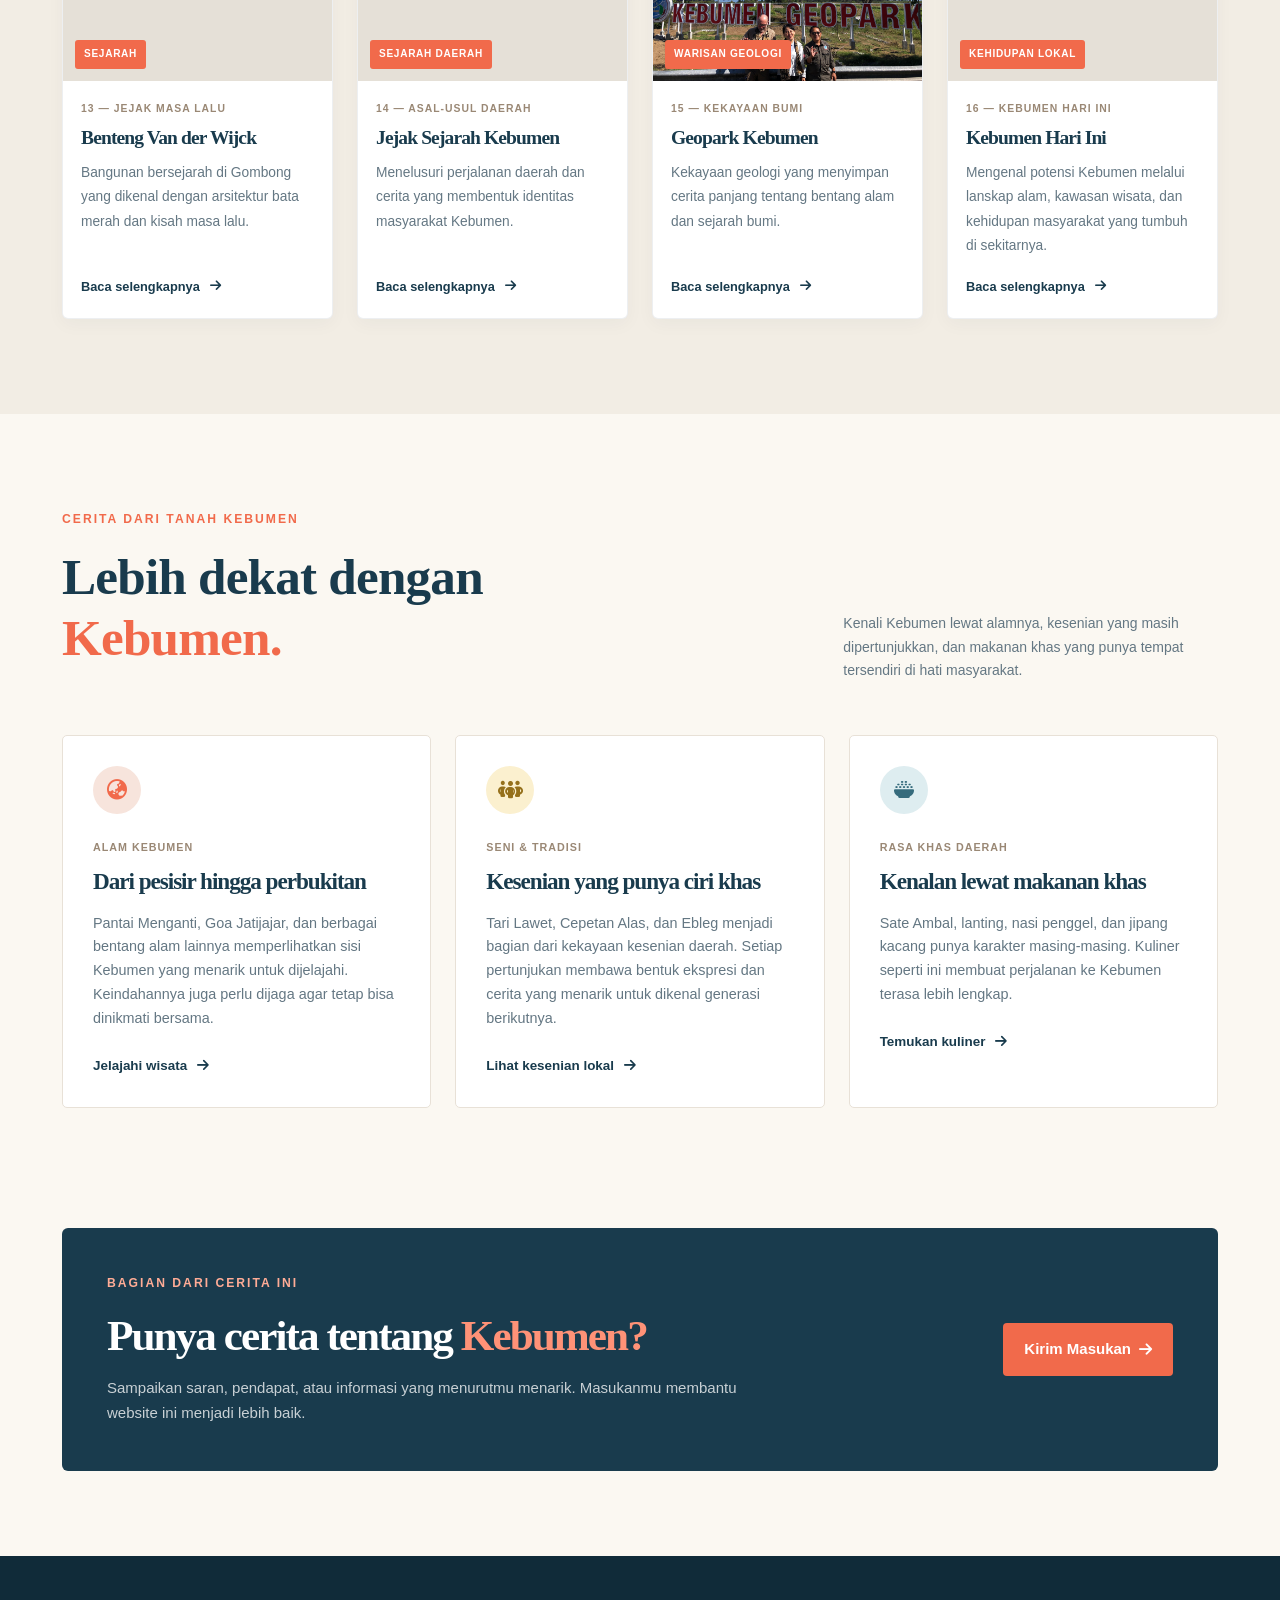
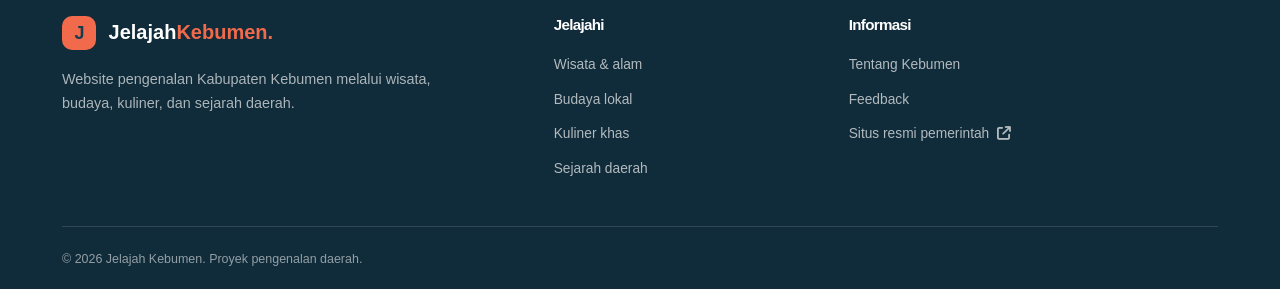
==== commit 2b5626a4: "Refactor HTML structure and update links Updated links and section titles for better clarity and con" ====
--- a/index.html
+++ b/index.html
@@ -64,7 +64,6 @@
     </div>
 </nav>
 
-
 <!-- HERO -->
 <header class="hero-section">
     <div class="hero-overlay"></div>
@@ -112,7 +111,6 @@
         <span class="hero-bottom-line"></span>
     </div>
 </header>
-
 
 <!-- PENGANTAR -->
 <section class="intro-section">
@@ -192,7 +190,6 @@
     </div>
 </section>
 
-
 <!-- JELAJAHI KEBUMEN -->
 <section class="explore-section" id="jelajah">
     <div class="container">
@@ -218,7 +215,6 @@
                 <span>Temukan cerita<br>di setiap sudutnya</span>
             </div>
         </div>
-
 
         <!-- PENCARIAN DAN FILTER -->
         <div class="explore-toolbar">
@@ -258,19 +254,12 @@
             </div>
         </div>
 
-        <div class="explore-result-info">
-            <p id="exploreResultCount" aria-live="polite">
-                Menampilkan koleksi pilihan
-            </p>
-        </div>
-
-
         <!-- GRID KARTU -->
         <div class="explore-grid" id="exploreGrid">
 
             <!-- 01 PANTAI MENGANTI -->
             <article class="explore-card" data-category="wisata">
-                <a href="about.html" class="explore-card-image-link"
+                <a href="detail.html?id=menganti" class="explore-card-image-link"
                     aria-label="Pelajari Pantai Menganti">
                     <img src="images/wisata.jpg"
                         alt="Pemandangan Pantai Menganti"
@@ -285,16 +274,15 @@
                         Pantai dengan panorama laut dan perbukitan hijau
                         yang menjadi salah satu daya tarik wisata Kebumen.
                     </p>
-                    <a href="about.html" class="explore-card-link">
-                        Baca selengkapnya <i class="fa-solid fa-arrow-right"></i>
-                    </a>
-                </div>
-            </article>
-
+                    <a href="detail.html?id=menganti" class="explore-card-link">
+                        Baca selengkapnya <i class="fa-solid fa-arrow-right"></i>
+                    </a>
+                </div>
+            </article>
 
             <!-- 02 PANTAI SUWUK -->
             <article class="explore-card" data-category="wisata">
-                <a href="about.html" class="explore-card-image-link"
+                <a href="detail.html?id=suwuk" class="explore-card-image-link"
                     aria-label="Pelajari Pantai Suwuk">
                     <img src="images/wisata1.jpg"
                         alt="Pemandangan pantai di Kebumen"
@@ -309,16 +297,15 @@
                         Destinasi pesisir yang menawarkan suasana pantai
                         dan pemandangan alam khas wilayah selatan.
                     </p>
-                    <a href="about.html" class="explore-card-link">
-                        Baca selengkapnya <i class="fa-solid fa-arrow-right"></i>
-                    </a>
-                </div>
-            </article>
-
+                    <a href="detail.html?id=suwuk" class="explore-card-link">
+                        Baca selengkapnya <i class="fa-solid fa-arrow-right"></i>
+                    </a>
+                </div>
+            </article>
 
             <!-- 03 GOA JATIJAJAR -->
             <article class="explore-card" data-category="wisata">
-                <a href="about.html" class="explore-card-image-link"
+                <a href="detail.html?id=jatijajar" class="explore-card-image-link"
                     aria-label="Pelajari Goa Jatijajar">
                     <img src="images/wisata2.jpg"
                         alt="Formasi dan diorama di Goa Jatijajar"
@@ -333,16 +320,15 @@
                         Gua alam yang dikenal dengan formasi batuan,
                         stalaktit, stalagmit, dan kisah legenda setempat.
                     </p>
-                    <a href="about.html" class="explore-card-link">
-                        Baca selengkapnya <i class="fa-solid fa-arrow-right"></i>
-                    </a>
-                </div>
-            </article>
-
+                    <a href="detail.html?id=jatijajar" class="explore-card-link">
+                        Baca selengkapnya <i class="fa-solid fa-arrow-right"></i>
+                    </a>
+                </div>
+            </article>
 
             <!-- 04 WADUK SEMPOR -->
             <article class="explore-card" data-category="wisata">
-                <a href="about.html" class="explore-card-image-link"
+                <a href="detail.html?id=sempor" class="explore-card-image-link"
                     aria-label="Pelajari Waduk Sempor">
                     <img src="images/wisata3.jpg"
                         alt="Pemandangan Waduk Sempor"
@@ -357,16 +343,15 @@
                         Kawasan waduk dengan lanskap perairan dan
                         perbukitan yang menghadirkan suasana menenangkan.
                     </p>
-                    <a href="about.html" class="explore-card-link">
-                        Baca selengkapnya <i class="fa-solid fa-arrow-right"></i>
-                    </a>
-                </div>
-            </article>
-
+                    <a href="detail.html?id=sempor" class="explore-card-link">
+                        Baca selengkapnya <i class="fa-solid fa-arrow-right"></i>
+                    </a>
+                </div>
+            </article>
 
             <!-- 05 TARI CEPETAN ALAS -->
             <article class="explore-card" data-category="budaya">
-                <a href="about.html" class="explore-card-image-link"
+                <a href="detail.html?id=cepetan" class="explore-card-image-link"
                     aria-label="Pelajari Tari Cepetan Alas">
                     <img src="images/budaya.jpg"
                         alt="Pertunjukan kesenian tradisional"
@@ -381,16 +366,15 @@
                         Kesenian tradisional yang lekat dengan cerita rakyat,
                         topeng, dan identitas budaya Kebumen.
                     </p>
-                    <a href="about.html" class="explore-card-link">
-                        Baca selengkapnya <i class="fa-solid fa-arrow-right"></i>
-                    </a>
-                </div>
-            </article>
-
+                    <a href="detail.html?id=cepetan" class="explore-card-link">
+                        Baca selengkapnya <i class="fa-solid fa-arrow-right"></i>
+                    </a>
+                </div>
+            </article>
 
             <!-- 06 TARI LAWET -->
             <article class="explore-card" data-category="budaya">
-                <a href="about.html" class="explore-card-image-link"
+                <a href="detail.html?id=lawet" class="explore-card-image-link"
                     aria-label="Pelajari Tari Lawet">
                     <img src="images/budaya2.jpg"
                         alt="Pertunjukan tari tradisional"
@@ -405,16 +389,15 @@
                         Tarian yang terinspirasi dari burung lawet,
                         salah satu simbol yang erat dengan Kebumen.
                     </p>
-                    <a href="about.html" class="explore-card-link">
-                        Baca selengkapnya <i class="fa-solid fa-arrow-right"></i>
-                    </a>
-                </div>
-            </article>
-
-
-            <!-- 07 BATIK KEBUMEN: GAMBAR SUDAH DISESUAIKAN -->
+                    <a href="detail.html?id=lawet" class="explore-card-link">
+                        Baca selengkapnya <i class="fa-solid fa-arrow-right"></i>
+                    </a>
+                </div>
+            </article>
+
+            <!-- 07 BATIK KEBUMEN -->
             <article class="explore-card" data-category="budaya">
-                <a href="about.html" class="explore-card-image-link"
+                <a href="detail.html?id=batik" class="explore-card-image-link"
                     aria-label="Pelajari Batik Kebumen">
                     <img src="images/batik.jpg"
                         alt="Motif batik khas daerah"
@@ -429,16 +412,15 @@
                         Kerajinan tekstil yang memperlihatkan kreativitas
                         perajin serta kekayaan motif dan budaya lokal.
                     </p>
-                    <a href="about.html" class="explore-card-link">
-                        Baca selengkapnya <i class="fa-solid fa-arrow-right"></i>
-                    </a>
-                </div>
-            </article>
-
-
-            <!-- 08 EBLEG: GAMBAR SUDAH DISESUAIKAN -->
+                    <a href="detail.html?id=batik" class="explore-card-link">
+                        Baca selengkapnya <i class="fa-solid fa-arrow-right"></i>
+                    </a>
+                </div>
+            </article>
+
+            <!-- 08 EBLEG -->
             <article class="explore-card" data-category="budaya">
-                <a href="about.html" class="explore-card-image-link"
+                <a href="detail.html?id=ebleg" class="explore-card-image-link"
                     aria-label="Pelajari kesenian Ebleg">
                     <img src="images/ebleg.jpg"
                         alt="Pertunjukan kesenian tradisional Ebleg"
@@ -453,16 +435,15 @@
                         Kesenian rakyat yang menjadi bagian dari kehidupan
                         budaya masyarakat di wilayah Kebumen.
                     </p>
-                    <a href="about.html" class="explore-card-link">
-                        Baca selengkapnya <i class="fa-solid fa-arrow-right"></i>
-                    </a>
-                </div>
-            </article>
-
+                    <a href="detail.html?id=ebleg" class="explore-card-link">
+                        Baca selengkapnya <i class="fa-solid fa-arrow-right"></i>
+                    </a>
+                </div>
+            </article>
 
             <!-- 09 SATE AMBAL -->
             <article class="explore-card" data-category="kuliner">
-                <a href="about.html" class="explore-card-image-link"
+                <a href="detail.html?id=sate" class="explore-card-image-link"
                     aria-label="Pelajari Sate Ambal">
                     <img src="images/makanan1.jpg"
                         alt="Sajian kuliner khas daerah"
@@ -477,16 +458,15 @@
                         Sate khas Ambal yang dikenal dengan bumbu berbahan
                         dasar tempe dan cita rasa yang khas.
                     </p>
-                    <a href="about.html" class="explore-card-link">
-                        Baca selengkapnya <i class="fa-solid fa-arrow-right"></i>
-                    </a>
-                </div>
-            </article>
-
+                    <a href="detail.html?id=sate" class="explore-card-link">
+                        Baca selengkapnya <i class="fa-solid fa-arrow-right"></i>
+                    </a>
+                </div>
+            </article>
 
             <!-- 10 LANTING -->
             <article class="explore-card" data-category="kuliner">
-                <a href="about.html" class="explore-card-image-link"
+                <a href="detail.html?id=lanting" class="explore-card-image-link"
                     aria-label="Pelajari lanting">
                     <img src="images/makanan2.jpg"
                         alt="Kuliner dan sajian makanan"
@@ -501,16 +481,15 @@
                         Camilan berbahan singkong yang populer di Kebumen,
                         dengan bentuk khas dan tekstur renyah.
                     </p>
-                    <a href="about.html" class="explore-card-link">
-                        Baca selengkapnya <i class="fa-solid fa-arrow-right"></i>
-                    </a>
-                </div>
-            </article>
-
-
-            <!-- 11 NASI PENGGEL: GAMBAR SUDAH DISESUAIKAN -->
+                    <a href="detail.html?id=lanting" class="explore-card-link">
+                        Baca selengkapnya <i class="fa-solid fa-arrow-right"></i>
+                    </a>
+                </div>
+            </article>
+
+            <!-- 11 NASI PENGGEL -->
             <article class="explore-card" data-category="kuliner">
-                <a href="about.html" class="explore-card-image-link"
+                <a href="detail.html?id=penggel" class="explore-card-image-link"
                     aria-label="Pelajari Nasi Penggel">
                     <img src="images/makanan3.jpg"
                         alt="Hidangan nasi khas Kebumen"
@@ -525,16 +504,15 @@
                         Sajian nasi berbentuk bulat yang biasa dinikmati
                         bersama lauk dan sayur dalam kuah gurih.
                     </p>
-                    <a href="about.html" class="explore-card-link">
-                        Baca selengkapnya <i class="fa-solid fa-arrow-right"></i>
-                    </a>
-                </div>
-            </article>
-
-
-            <!-- 12 JIPANG KACANG: GAMBAR SUDAH DISESUAIKAN -->
+                    <a href="detail.html?id=penggel" class="explore-card-link">
+                        Baca selengkapnya <i class="fa-solid fa-arrow-right"></i>
+                    </a>
+                </div>
+            </article>
+
+            <!-- 12 JIPANG KACANG -->
             <article class="explore-card" data-category="kuliner">
-                <a href="about.html" class="explore-card-image-link"
+                <a href="detail.html?id=jipang" class="explore-card-image-link"
                     aria-label="Pelajari Jipang Kacang">
                     <img src="images/makanan4.jpg"
                         alt="Jajanan tradisional jipang kacang"
@@ -549,16 +527,15 @@
                         Jajanan tradisional dengan perpaduan kacang dan
                         rasa manis yang cocok sebagai oleh-oleh.
                     </p>
-                    <a href="about.html" class="explore-card-link">
-                        Baca selengkapnya <i class="fa-solid fa-arrow-right"></i>
-                    </a>
-                </div>
-            </article>
-
+                    <a href="detail.html?id=jipang" class="explore-card-link">
+                        Baca selengkapnya <i class="fa-solid fa-arrow-right"></i>
+                    </a>
+                </div>
+            </article>
 
             <!-- 13 BENTENG VAN DER WIJCK -->
             <article class="explore-card" data-category="sejarah">
-                <a href="about.html" class="explore-card-image-link"
+                <a href="detail.html?id=benteng" class="explore-card-image-link"
                     aria-label="Pelajari Benteng Van der Wijck">
                     <img src="images/sejarahkota.jpg"
                         alt="Dokumentasi bangunan dan sejarah Kebumen"
@@ -573,16 +550,15 @@
                         Bangunan bersejarah di Gombong yang dikenal dengan
                         arsitektur bata merah dan kisah masa lalu.
                     </p>
-                    <a href="about.html" class="explore-card-link">
-                        Baca selengkapnya <i class="fa-solid fa-arrow-right"></i>
-                    </a>
-                </div>
-            </article>
-
+                    <a href="detail.html?id=benteng" class="explore-card-link">
+                        Baca selengkapnya <i class="fa-solid fa-arrow-right"></i>
+                    </a>
+                </div>
+            </article>
 
             <!-- 14 SEJARAH KEBUMEN -->
             <article class="explore-card" data-category="sejarah">
-                <a href="about.html" class="explore-card-image-link"
+                <a href="detail.html?id=sejarah" class="explore-card-image-link"
                     aria-label="Pelajari sejarah Kebumen">
                     <img src="images/sejarahkota2.jpg"
                         alt="Dokumentasi sejarah Kebumen"
@@ -597,16 +573,15 @@
                         Menelusuri perjalanan daerah dan cerita yang
                         membentuk identitas masyarakat Kebumen.
                     </p>
-                    <a href="about.html" class="explore-card-link">
-                        Baca selengkapnya <i class="fa-solid fa-arrow-right"></i>
-                    </a>
-                </div>
-            </article>
-
-
-            <!-- 15 GEOPARK: GAMBAR SUDAH DISESUAIKAN -->
+                    <a href="detail.html?id=sejarah" class="explore-card-link">
+                        Baca selengkapnya <i class="fa-solid fa-arrow-right"></i>
+                    </a>
+                </div>
+            </article>
+
+            <!-- 15 GEOPARK KEBUMEN -->
             <article class="explore-card" data-category="sejarah">
-                <a href="about.html" class="explore-card-image-link"
+                <a href="detail.html?id=geopark" class="explore-card-image-link"
                     aria-label="Pelajari Geopark Kebumen">
                     <img src="images/geopark.jpg"
                         alt="Bentang alam kawasan geopark Kebumen"
@@ -621,19 +596,18 @@
                         Kekayaan geologi yang menyimpan cerita panjang
                         tentang bentang alam dan sejarah bumi.
                     </p>
-                    <a href="about.html" class="explore-card-link">
-                        Baca selengkapnya <i class="fa-solid fa-arrow-right"></i>
-                    </a>
-                </div>
-            </article>
-
+                    <a href="detail.html?id=geopark" class="explore-card-link">
+                        Baca selengkapnya <i class="fa-solid fa-arrow-right"></i>
+                    </a>
+                </div>
+            </article>
 
             <!-- 16 KEBUMEN HARI INI -->
             <article class="explore-card" data-category="sejarah">
-                <a href="about.html" class="explore-card-image-link"
+                <a href="detail.html?id=kebumen" class="explore-card-image-link"
                     aria-label="Pelajari kehidupan di Kebumen">
                     <img src="images/wisata4.jpg"
-                        alt="Pemandangan wilayah Kebumen"
+                        alt="Pemandangan Waduk Sempor dan lanskap sekitarnya"
                         class="explore-card-image" loading="lazy">
                     <span class="explore-card-category">KEHIDUPAN LOKAL</span>
                 </a>
@@ -642,10 +616,11 @@
                     <span class="explore-card-number">16 — KEBUMEN HARI INI</span>
                     <h3>Kebumen Hari Ini</h3>
                     <p>
-                        Mengenal kehidupan masyarakat, potensi daerah,
-                        dan perkembangan Kebumen di masa kini.
-                    </p>
-                    <a href="about.html" class="explore-card-link">
+                        Mengenal potensi Kebumen melalui lanskap alam,
+                        kawasan wisata, dan kehidupan masyarakat yang
+                        tumbuh di sekitarnya.
+                    </p>
+                    <a href="detail.html?id=kebumen" class="explore-card-link">
                         Baca selengkapnya <i class="fa-solid fa-arrow-right"></i>
                     </a>
                 </div>
@@ -662,84 +637,105 @@
     </div>
 </section>
 
-
 <!-- CERITA LOKAL -->
 <section class="stories-section" id="cerita">
     <div class="container">
+
         <div class="row align-items-end g-3 mb-5">
             <div class="col-lg-8">
-                <span class="section-kicker">LEBIH DARI SEKADAR DESTINASI</span>
+                <span class="section-kicker">CERITA DARI TANAH KEBUMEN</span>
                 <h2 class="section-title">
-                    Cerita yang membuat<br>
-                    Kebumen <span>istimewa.</span>
+                    Lebih dekat dengan<br>
+                    <span>Kebumen.</span>
                 </h2>
             </div>
 
             <div class="col-lg-4">
                 <p class="section-description stories-intro">
-                    Setiap sudut daerah punya kisah. Inilah beberapa hal
-                    yang membuat Kebumen layak dikenal lebih dekat.
+                    Kenali Kebumen lewat alamnya, kesenian yang masih
+                    dipertunjukkan, dan makanan khas yang punya tempat
+                    tersendiri di hati masyarakat.
                 </p>
             </div>
         </div>
 
         <div class="row g-4">
+
+            <!-- CERITA ALAM -->
             <div class="col-md-6 col-lg-4">
                 <article class="story-card story-card-coral">
                     <div class="story-card-icon">
                         <i class="fa-solid fa-earth-asia"></i>
                     </div>
-                    <span class="story-card-label">ALAM & LINGKUNGAN</span>
-                    <h3>Keindahan yang perlu dijaga</h3>
-                    <p>
-                        Pantai, gua, perbukitan, dan bentang geologi
-                        menjadi pengingat bahwa alam bukan hanya untuk
-                        dinikmati, tetapi juga untuk dirawat bersama.
-                    </p>
-                    <a href="about.html" class="story-link">
-                        Kenali potensi alam <i class="fa-solid fa-arrow-right"></i>
+
+                    <span class="story-card-label">ALAM KEBUMEN</span>
+                    <h3>Dari pesisir hingga perbukitan</h3>
+
+                    <p>
+                        Pantai Menganti, Goa Jatijajar, dan berbagai
+                        bentang alam lainnya memperlihatkan sisi Kebumen
+                        yang menarik untuk dijelajahi. Keindahannya juga
+                        perlu dijaga agar tetap bisa dinikmati bersama.
+                    </p>
+
+                    <a href="index.html?kategori=wisata#jelajah" class="story-link">
+                        Jelajahi wisata
+                        <i class="fa-solid fa-arrow-right"></i>
                     </a>
                 </article>
             </div>
 
+            <!-- CERITA BUDAYA -->
             <div class="col-md-6 col-lg-4">
                 <article class="story-card story-card-yellow">
                     <div class="story-card-icon">
                         <i class="fa-solid fa-people-group"></i>
                     </div>
-                    <span class="story-card-label">BUDAYA & MASYARAKAT</span>
-                    <h3>Tradisi yang terus hidup</h3>
-                    <p>
-                        Kesenian dan kebiasaan lokal menunjukkan kreativitas
-                        masyarakat sekaligus menjaga hubungan antargenerasi.
-                    </p>
-                    <a href="#jelajah" class="story-link">
-                        Kenali budaya lokal <i class="fa-solid fa-arrow-right"></i>
+
+                    <span class="story-card-label">SENI & TRADISI</span>
+                    <h3>Kesenian yang punya ciri khas</h3>
+
+                    <p>
+                        Tari Lawet, Cepetan Alas, dan Ebleg menjadi
+                        bagian dari kekayaan kesenian daerah. Setiap
+                        pertunjukan membawa bentuk ekspresi dan cerita
+                        yang menarik untuk dikenal generasi berikutnya.
+                    </p>
+
+                    <a href="index.html?kategori=budaya#jelajah" class="story-link">
+                        Lihat kesenian lokal
+                        <i class="fa-solid fa-arrow-right"></i>
                     </a>
                 </article>
             </div>
 
+            <!-- CERITA KULINER -->
             <div class="col-md-6 col-lg-4">
                 <article class="story-card story-card-blue">
                     <div class="story-card-icon">
                         <i class="fa-solid fa-bowl-rice"></i>
                     </div>
-                    <span class="story-card-label">KULINER & KESEHARIAN</span>
-                    <h3>Rasa yang punya identitas</h3>
-                    <p>
-                        Makanan khas bukan hanya soal rasa, melainkan juga
-                        tentang kebiasaan dan cerita masyarakat yang
-                        mewariskannya.
-                    </p>
-                    <a href="#jelajah" class="story-link">
-                        Jelajahi kuliner <i class="fa-solid fa-arrow-right"></i>
+
+                    <span class="story-card-label">RASA KHAS DAERAH</span>
+                    <h3>Kenalan lewat makanan khas</h3>
+
+                    <p>
+                        Sate Ambal, lanting, nasi penggel, dan jipang
+                        kacang punya karakter masing-masing. Kuliner
+                        seperti ini membuat perjalanan ke Kebumen
+                        terasa lebih lengkap.
+                    </p>
+
+                    <a href="index.html?kategori=kuliner#jelajah" class="story-link">
+                        Temukan kuliner
+                        <i class="fa-solid fa-arrow-right"></i>
                     </a>
                 </article>
             </div>
+
         </div>
     </div>
 </section>
-
 
 <!-- AJAKAN FEEDBACK -->
 <section class="feedback-cta">
@@ -760,7 +756,6 @@
         </div>
     </div>
 </section>
-
 
 <!-- FOOTER -->
 <footer class="site-footer">
@@ -817,7 +812,6 @@
     </div>
 </footer>
 
-
 <!-- JAVASCRIPT BOOTSTRAP -->
 <script src="https://cdn.jsdelivr.net/npm/bootstrap@5.3.3/dist/js/bootstrap.bundle.min.js"></script>
 
--- a/CSS/styles.css
+++ b/CSS/styles.css
@@ -0,0 +1,2640 @@
+/* ==========================================
+   JELAJAH KEBUMEN
+   Editorial travel design
+   ========================================== */
+
+:root {
+  --navy: #163c50;
+  --navy-deep: #102e3d;
+  --coral: #e86f51;
+  --yellow: #f3c86b;
+  --cream: #f5f0e7;
+  --paper: #fffdf9;
+  --text: #26383d;
+  --muted: #69777a;
+  --line: #e5ded2;
+  --radius: 14px;
+  --shadow: 0 18px 45px rgba(22, 60, 80, 0.1);
+  --transition: 0.25s ease;
+}
+
+* {
+  box-sizing: border-box;
+}
+
+html {
+  scroll-behavior: smooth;
+  scroll-padding-top: 90px;
+}
+
+body {
+  margin: 0;
+  color: var(--text);
+  background: var(--paper);
+  font-family: "DM Sans", Arial, sans-serif;
+  font-size: 15px;
+  line-height: 1.75;
+  -webkit-font-smoothing: antialiased;
+}
+
+body,
+button,
+input {
+  font-family: "DM Sans", Arial, sans-serif;
+}
+
+img {
+  display: block;
+  max-width: 100%;
+}
+
+a {
+  color: inherit;
+  text-decoration: none;
+}
+
+button {
+  font: inherit;
+}
+
+h1, h2, h3, h4, h5 {
+  margin-top: 0;
+  color: var(--navy);
+  font-family: "Manrope", Arial, sans-serif;
+  font-weight: 750;
+  line-height: 1.2;
+  letter-spacing: -0.045em;
+}
+
+h1 {
+  font-size: clamp(2.8rem, 6vw, 5.5rem);
+}
+
+h2 {
+  font-size: clamp(2rem, 4vw, 3.45rem);
+}
+
+h3 {
+  font-size: 1.3rem;
+}
+
+p {
+  color: var(--muted);
+}
+
+button:focus-visible,
+a:focus-visible,
+input:focus-visible {
+  outline: 3px solid var(--coral);
+  outline-offset: 4px;
+}
+
+::selection {
+  color: white;
+  background: var(--coral);
+}
+
+.container {
+  width: min(1180px, calc(100% - 48px));
+  max-width: 1180px;
+}
+
+/* ANNOUNCEMENT */
+
+.announcement {
+  color: #f8f1e6;
+  background: var(--navy);
+  font-size: 10px;
+  font-weight: 700;
+  letter-spacing: 0.12em;
+}
+
+.announcement-inner {
+  min-height: 34px;
+  display: flex;
+  align-items: center;
+  justify-content: space-between;
+  gap: 15px;
+}
+
+.announcement-inner span:last-child {
+  color: #f3c86b;
+  font-weight: 500;
+  letter-spacing: 0.02em;
+}
+
+/* NAVBAR */
+
+.site-navbar {
+  position: sticky;
+  top: 0;
+  z-index: 1000;
+  padding: 15px 0;
+  background: rgba(255, 253, 249, 0.96);
+  border-bottom: 1px solid rgba(22, 60, 80, 0.08);
+  backdrop-filter: blur(14px);
+}
+
+.brand-mark {
+  display: inline-flex;
+  align-items: center;
+  gap: 10px;
+  color: var(--navy) !important;
+  font-family: "Manrope", sans-serif;
+  font-size: 18px;
+  font-weight: 800;
+  letter-spacing: -0.06em;
+}
+
+.brand-symbol {
+  display: grid;
+  width: 37px;
+  height: 37px;
+  place-items: center;
+  color: white;
+  background: var(--coral);
+  border-radius: 11px 11px 11px 3px;
+  font-size: 20px;
+  font-weight: 800;
+}
+
+.brand-highlight {
+  color: var(--coral);
+}
+
+.site-navbar .navbar-nav {
+  gap: 8px;
+}
+
+.site-navbar .nav-link {
+  padding: 9px 12px !important;
+  color: #53656a;
+  font-size: 13px;
+  font-weight: 600;
+  transition: color var(--transition);
+}
+
+.site-navbar .nav-link:hover,
+.site-navbar .nav-link.active {
+  color: var(--coral);
+}
+
+.nav-cta {
+  display: inline-flex;
+  align-items: center;
+  gap: 12px;
+  padding: 11px 17px;
+  color: white;
+  background: var(--navy);
+  border-radius: 5px;
+  font-size: 12px;
+  font-weight: 700;
+  transition: background var(--transition);
+}
+
+.nav-cta:hover {
+  color: white;
+  background: var(--coral);
+}
+
+.nav-cta span {
+  font-size: 17px;
+}
+
+/* HERO */
+
+.hero-section {
+  padding: 62px 0 28px;
+  overflow: hidden;
+  background:
+    radial-gradient(ellipse at 10% 0%, #f9e8d5 0, transparent 38%),
+    var(--cream);
+}
+
+.hero-layout {
+  display: grid;
+  grid-template-columns: 0.92fr 1.08fr;
+  align-items: center;
+  gap: clamp(35px, 6vw, 82px);
+}
+
+.hero-copy {
+  position: relative;
+  z-index: 2;
+  padding: 20px 0 35px;
+}
+
+.eyebrow,
+.section-kicker {
+  display: flex;
+  align-items: center;
+  gap: 9px;
+  margin-bottom: 19px;
+  color: var(--coral);
+  font-size: 10px;
+  font-weight: 800;
+  letter-spacing: 0.15em;
+}
+
+.eyebrow-dot {
+  width: 7px;
+  height: 7px;
+  background: var(--coral);
+  border-radius: 50%;
+}
+
+.hero-copy h1 {
+  max-width: 600px;
+  margin-bottom: 24px;
+  font-size: clamp(2.8rem, 5.5vw, 5.1rem);
+  line-height: 1.09;
+}
+
+.hero-copy h1 span {
+  color: var(--coral);
+}
+
+.hero-description {
+  max-width: 440px;
+  margin-bottom: 29px;
+  font-size: 15px;
+  line-height: 1.95;
+}
+
+.hero-actions {
+  display: flex;
+  align-items: center;
+  flex-wrap: wrap;
+  gap: 20px;
+}
+
+.button-primary,
+.button-light {
+  display: inline-flex;
+  min-height: 49px;
+  align-items: center;
+  justify-content: center;
+  gap: 24px;
+  padding: 13px 19px;
+  color: white;
+  background: var(--navy);
+  border: 0;
+  border-radius: 4px;
+  font-size: 12px;
+  font-weight: 700;
+  transition:
+    background var(--transition),
+    transform var(--transition);
+}
+
+.button-primary:hover {
+  color: white;
+  background: var(--coral);
+  transform: translateY(-2px);
+}
+
+.button-primary span,
+.button-light span {
+  font-size: 17px;
+}
+
+.button-text {
+  color: var(--navy);
+  font-size: 12px;
+  font-weight: 700;
+}
+
+.button-text span {
+  margin-left: 8px;
+  color: var(--coral);
+}
+
+.hero-note {
+  display: flex;
+  align-items: center;
+  gap: 12px;
+  margin-top: 40px;
+  color: var(--muted);
+  font-size: 11px;
+}
+
+.note-line {
+  width: 30px;
+  height: 2px;
+  background: var(--coral);
+}
+
+.hero-visual {
+  position: relative;
+  min-width: 0;
+  padding: 0 15px 22px 0;
+}
+
+.hero-image {
+  width: 100%;
+  height: clamp(390px, 49vw, 590px);
+  object-fit: cover;
+  border-radius: 48% 48% 4px 4px;
+  background: #d8dfd5;
+}
+
+.hero-image-label {
+  position: absolute;
+  right: 0;
+  bottom: 40px;
+  left: 25px;
+  display: flex;
+  max-width: 330px;
+  flex-direction: column;
+  gap: 8px;
+  padding: 20px;
+  color: white;
+  background: var(--navy);
+}
+
+.label-kicker {
+  color: var(--yellow);
+  font-size: 9px;
+  font-weight: 800;
+  letter-spacing: 0.13em;
+}
+
+.hero-image-label strong {
+  font-family: "Manrope", sans-serif;
+  font-size: 17px;
+  line-height: 1.45;
+}
+
+.hero-sticker {
+  position: absolute;
+  top: 30px;
+  right: -8px;
+  display: flex;
+  width: 100px;
+  height: 100px;
+  flex-direction: column;
+  align-items: center;
+  justify-content: center;
+  gap: 2px;
+  color: var(--navy);
+  background: var(--yellow);
+  border-radius: 50%;
+  text-align: center;
+  transform: rotate(9deg);
+}
+
+.hero-sticker span {
+  font-size: 7px;
+  font-weight: 800;
+  letter-spacing: 0.08em;
+}
+
+.hero-sticker strong {
+  font-size: 12px;
+  font-weight: 900;
+}
+
+.hero-bottom {
+  display: flex;
+  justify-content: space-between;
+  gap: 20px;
+  padding-top: 27px;
+  margin-top: 22px;
+  border-top: 1px solid #ded6c9;
+  color: var(--navy);
+  font-size: 9px;
+  font-weight: 800;
+  letter-spacing: 0.12em;
+}
+
+.hero-bottom i {
+  padding: 0 7px;
+  color: var(--coral);
+  font-style: normal;
+}
+
+/* GENERAL SECTIONS */
+
+.section-space {
+  padding: 105px 0;
+}
+
+.intro-section {
+  background: var(--paper);
+}
+
+.intro-grid {
+  display: grid;
+  grid-template-columns: 1fr 0.8fr;
+  align-items: end;
+  gap: 60px;
+}
+
+.section-kicker {
+  margin-bottom: 17px;
+}
+
+.intro-grid h2,
+.section-heading h2,
+.story-copy h2 {
+  margin-bottom: 0;
+}
+
+.intro-grid h2 em,
+.section-heading h2 em,
+.story-copy h2 em {
+  color: var(--coral);
+  font-style: normal;
+}
+
+.intro-copy p {
+  margin-bottom: 19px;
+  font-size: 14px;
+  line-height: 1.95;
+}
+
+.underlined-link {
+  display: inline-flex;
+  align-items: center;
+  gap: 22px;
+  padding-bottom: 5px;
+  color: var(--navy);
+  border-bottom: 1px solid var(--coral);
+  font-size: 12px;
+  font-weight: 700;
+}
+
+.underlined-link span {
+  color: var(--coral);
+  font-size: 17px;
+}
+
+.stat-strip {
+  display: grid;
+  grid-template-columns: repeat(4, 1fr);
+  margin-top: 70px;
+  border-top: 1px solid var(--line);
+  border-bottom: 1px solid var(--line);
+}
+
+.stat-item {
+  display: flex;
+  flex-direction: column;
+  gap: 5px;
+  padding: 23px 15px;
+  border-right: 1px solid var(--line);
+}
+
+.stat-item:first-child {
+  padding-left: 0;
+}
+
+.stat-item:last-child {
+  border-right: 0;
+}
+
+.stat-number {
+  color: var(--coral);
+  font-family: "Manrope", sans-serif;
+  font-size: 27px;
+  font-weight: 800;
+}
+
+.stat-label {
+  color: var(--muted);
+  font-size: 12px;
+}
+
+/* DESTINATIONS */
+
+.destination-section {
+  background: var(--cream);
+}
+
+.section-heading {
+  display: flex;
+  align-items: end;
+  justify-content: space-between;
+  gap: 25px;
+  margin-bottom: 40px;
+}
+
+.section-description {
+  margin: 15px 0 0;
+  font-size: 14px;
+}
+
+.heading-side-note {
+  padding-left: 18px;
+  border-left: 2px solid var(--coral);
+  color: var(--muted);
+  font-size: 9px;
+  font-weight: 800;
+  letter-spacing: 0.13em;
+  line-height: 1.8;
+}
+
+.destination-toolbar {
+  display: flex;
+  flex-direction: column;
+  gap: 19px;
+  margin-bottom: 30px;
+}
+
+.search-box {
+  display: flex;
+  width: 100%;
+  max-width: 460px;
+  min-height: 49px;
+  align-items: center;
+  gap: 12px;
+  padding: 0 15px;
+  background: var(--paper);
+  border: 1px solid var(--line);
+  border-radius: 5px;
+}
+
+.search-icon {
+  color: var(--coral);
+  font-size: 26px;
+  line-height: 1;
+}
+
+.search-box input {
+  width: 100%;
+  min-width: 0;
+  padding: 12px 0;
+  color: var(--navy);
+  background: transparent;
+  border: 0;
+  outline: none;
+  font-size: 12px;
+}
+
+.search-box input::placeholder {
+  color: #929995;
+}
+
+.search-box kbd {
+  padding: 2px 6px;
+  color: var(--muted);
+  background: var(--cream);
+  border: 1px solid var(--line);
+  border-radius: 3px;
+  font-size: 10px;
+}
+
+.filter-list {
+  display: flex;
+  flex-wrap: wrap;
+  gap: 9px;
+}
+
+.filter-button {
+  padding: 9px 16px;
+  color: var(--muted);
+  background: transparent;
+  border: 1px solid #d9d5cb;
+  border-radius: 3px;
+  font-size: 11px;
+  font-weight: 700;
+  transition: all var(--transition);
+}
+
+.filter-button:hover,
+.filter-button.active {
+  color: white;
+  background: var(--navy);
+  border-color: var(--navy);
+}
+
+.destination-grid {
+  display: grid;
+  grid-template-columns: repeat(3, minmax(0, 1fr));
+  gap: 34px 24px;
+}
+
+.destination-card {
+  min-width: 0;
+  animation: card-enter 0.35s ease both;
+}
+
+@keyframes card-enter {
+  from {
+    opacity: 0;
+    transform: translateY(8px);
+  }
+  to {
+    opacity: 1;
+    transform: translateY(0);
+  }
+}
+
+.destination-card[hidden] {
+  display: none !important;
+}
+
+.destination-image-wrap {
+  position: relative;
+  overflow: hidden;
+  background: #e1e4dc;
+  aspect-ratio: 4 / 3;
+}
+
+.destination-image-wrap img {
+  width: 100%;
+  height: 100%;
+  object-fit: cover;
+  transition: transform 0.5s ease;
+}
+
+.destination-card:hover .destination-image-wrap img {
+  transform: scale(1.045);
+}
+
+.image-index {
+  position: absolute;
+  bottom: 12px;
+  left: 12px;
+  padding: 6px 9px;
+  color: var(--navy);
+  background: var(--yellow);
+  font-size: 8px;
+  font-weight: 900;
+  letter-spacing: 0.09em;
+}
+
+.image-arrow {
+  position: absolute;
+  top: 12px;
+  right: 12px;
+  display: grid;
+  width: 33px;
+  height: 33px;
+  place-items: center;
+  color: var(--navy);
+  background: var(--paper);
+  border-radius: 50%;
+  font-size: 17px;
+  transition: all var(--transition);
+}
+
+.destination-card:hover .image-arrow {
+  color: white;
+  background: var(--coral);
+  transform: rotate(45deg);
+}
+
+.destination-content {
+  padding: 19px 2px 0;
+}
+
+.card-meta {
+  display: flex;
+  justify-content: space-between;
+  gap: 10px;
+  margin-bottom: 10px;
+  color: var(--coral);
+  font-size: 9px;
+  font-weight: 800;
+  letter-spacing: 0.12em;
+}
+
+.card-meta span:last-child {
+  color: #9c9b91;
+}
+
+.destination-content h3 {
+  margin-bottom: 10px;
+  font-size: 20px;
+}
+
+.destination-content p {
+  min-height: 76px;
+  margin-bottom: 15px;
+  font-size: 12px;
+  line-height: 1.85;
+}
+
+.detail-link {
+  display: inline-flex;
+  align-items: center;
+  gap: 22px;
+  padding: 0 0 5px;
+  color: var(--navy);
+  background: transparent;
+  border: 0;
+  border-bottom: 1px solid var(--coral);
+  font-size: 11px;
+  font-weight: 800;
+}
+
+.detail-link span {
+  color: var(--coral);
+  font-size: 16px;
+}
+
+.destination-bottom {
+  display: flex;
+  justify-content: space-between;
+  align-items: center;
+  gap: 20px;
+  margin-top: 45px;
+  padding-top: 20px;
+  border-top: 1px solid #ddd6c9;
+}
+
+#resultCount {
+  color: var(--muted);
+  font-size: 11px;
+}
+
+.empty-state {
+  padding: 55px 20px;
+  text-align: center;
+}
+
+.empty-state > span {
+  color: var(--coral);
+  font-size: 42px;
+}
+
+.empty-state h3 {
+  margin: 12px 0;
+}
+
+.empty-state p {
+  margin-bottom: 20px;
+}
+
+/* STORY */
+
+.story-section {
+  background: var(--paper);
+}
+
+.story-layout {
+  display: grid;
+  grid-template-columns: 1fr 0.9fr;
+  align-items: center;
+  gap: clamp(40px, 8vw, 100px);
+}
+
+.story-image {
+  position: relative;
+  padding: 0 0 24px 24px;
+}
+
+.story-image::before {
+  position: absolute;
+  top: -22px;
+  left: 0;
+  width: 62%;
+  height: 65%;
+  content: "";
+  background: var(--yellow);
+}
+
+.story-image img {
+  position: relative;
+  width: 100%;
+  height: 470px;
+  object-fit: cover;
+}
+
+.story-image-caption {
+  position: absolute;
+  right: 0;
+  bottom: 0;
+  padding: 13px 17px;
+  color: white;
+  background: var(--coral);
+  font-size: 9px;
+  font-weight: 800;
+  letter-spacing: 0.12em;
+}
+
+.story-copy h2 {
+  margin-bottom: 24px;
+}
+
+.story-copy > p:not(.section-kicker) {
+  font-size: 13px;
+  line-height: 1.95;
+}
+
+.story-copy .button-primary {
+  margin-top: 13px;
+}
+
+.story-quote {
+  display: flex;
+  align-items: start;
+  gap: 12px;
+  margin-top: 34px;
+  padding-top: 20px;
+  border-top: 1px solid var(--line);
+}
+
+.story-quote > span {
+  color: var(--coral);
+  font-family: Georgia, serif;
+  font-size: 45px;
+  line-height: 1;
+}
+
+.story-quote p {
+  margin: 5px 0 0;
+  color: var(--navy);
+  font-family: "Manrope", sans-serif;
+  font-size: 14px;
+  font-weight: 700;
+}
+
+/* FEEDBACK BANNER */
+
+.feedback-banner {
+  position: relative;
+  overflow: hidden;
+  padding: 75px 0;
+  color: white;
+  background: var(--coral);
+}
+
+.feedback-inner {
+  position: relative;
+  z-index: 1;
+  display: flex;
+  align-items: center;
+  justify-content: space-between;
+  gap: 40px;
+}
+
+.feedback-banner .section-kicker {
+  color: #fff3d5;
+}
+
+.feedback-banner h2 {
+  margin-bottom: 17px;
+  color: white;
+}
+
+.feedback-banner p:not(.section-kicker) {
+  max-width: 510px;
+  margin-bottom: 0;
+  color: rgba(255, 255, 255, 0.87);
+  font-size: 13px;
+}
+
+.button-light {
+  position: relative;
+  z-index: 2;
+  flex-shrink: 0;
+  color: var(--navy);
+  background: white;
+}
+
+.button-light:hover {
+  color: white;
+  background: var(--navy);
+}
+
+.banner-decoration {
+  position: absolute;
+  top: -105px;
+  right: 60px;
+  color: rgba(255, 255, 255, 0.09);
+  font-family: "Manrope", sans-serif;
+  font-size: 310px;
+  font-weight: 800;
+  line-height: 1;
+  pointer-events: none;
+}
+
+/* FOOTER */
+
+.site-footer {
+  padding: 60px 0 20px;
+  color: white;
+  background: var(--navy-deep);
+}
+
+.footer-main {
+  display: grid;
+  grid-template-columns: 1.5fr 0.6fr 0.6fr;
+  gap: 50px;
+  padding-bottom: 45px;
+}
+
+.footer-brand-mark {
+  color: white !important;
+}
+
+.footer-brand-mark > span:last-child {
+  color: white;
+}
+
+.footer-brand p {
+  max-width: 310px;
+  margin-top: 18px;
+  color: #c3d0d2;
+  font-size: 12px;
+  line-height: 1.9;
+}
+
+.footer-links {
+  display: flex;
+  flex-direction: column;
+  align-items: start;
+  gap: 10px;
+}
+
+.footer-links h3 {
+  margin-bottom: 7px;
+  color: var(--yellow);
+  font-size: 12px;
+  letter-spacing: 0;
+}
+
+.footer-links a {
+  color: #c3d0d2;
+  font-size: 12px;
+  transition: color var(--transition);
+}
+
+.footer-links a:hover {
+  color: var(--yellow);
+}
+
+.footer-bottom {
+  display: flex;
+  justify-content: space-between;
+  gap: 20px;
+  padding-top: 18px;
+  border-top: 1px solid rgba(255, 255, 255, 0.15);
+  color: #aebfc1;
+  font-size: 10px;
+}
+
+/* MODAL */
+
+.detail-modal {
+  overflow: hidden;
+  border: 0;
+  border-radius: 8px;
+}
+
+.modal-image {
+  width: 100%;
+  max-height: 350px;
+  object-fit: cover;
+}
+
+.detail-modal-body {
+  padding: 30px;
+}
+
+.detail-modal-body h2 {
+  margin-bottom: 15px;
+  font-size: 30px;
+}
+
+.detail-modal-body p:not(.section-kicker) {
+  font-size: 13px;
+  line-height: 1.9;
+}
+
+.modal-close {
+  position: absolute;
+  top: 12px;
+  right: 12px;
+  z-index: 2;
+  display: grid;
+  width: 36px;
+  height: 36px;
+  place-items: center;
+  color: var(--navy);
+  background: white;
+  border: 0;
+  border-radius: 50%;
+  font-size: 25px;
+}
+
+/* BACK TO TOP */
+
+.back-to-top {
+  position: fixed;
+  right: 22px;
+  bottom: 22px;
+  z-index: 900;
+  display: grid;
+  width: 43px;
+  height: 43px;
+  place-items: center;
+  color: white;
+  background: var(--navy);
+  border: 0;
+  border-radius: 50%;
+  box-shadow: var(--shadow);
+  font-size: 20px;
+  opacity: 0;
+  visibility: hidden;
+  transform: translateY(8px);
+  transition: all var(--transition);
+}
+
+.back-to-top.is-visible {
+  opacity: 1;
+  visibility: visible;
+  transform: translateY(0);
+}
+
+.back-to-top:hover {
+  background: var(--coral);
+}
+
+/* RESPONSIVE */
+
+@media (min-width: 1400px) {
+  .hero-section {
+    padding-top: 80px;
+  }
+}
+
+@media (max-width: 991px) {
+  .hero-layout {
+    grid-template-columns: 1fr 0.9fr;
+    gap: 30px;
+  }
+
+  .hero-copy h1 {
+    font-size: clamp(2.7rem, 5.7vw, 4.2rem);
+  }
+
+  .destination-grid {
+    grid-template-columns: repeat(2, minmax(0, 1fr));
+    gap: 30px 22px;
+  }
+
+  .story-layout {
+    gap: 40px;
+  }
+
+  .story-image img {
+    height: 400px;
+  }
+
+  .site-navbar .navbar-nav {
+    align-items: stretch !important;
+    padding-top: 15px;
+  }
+
+  .nav-cta {
+    justify-content: center;
+    margin-top: 8px;
+  }
+}
+
+@media (max-width: 767px) {
+  .container {
+    width: calc(100% - 32px);
+  }
+
+  .announcement-inner {
+    min-height: 32px;
+    font-size: 8px;
+  }
+
+  .announcement-inner span:last-child {
+    text-align: right;
+  }
+
+  .site-navbar {
+    padding: 11px 0;
+  }
+
+  .brand-mark {
+    font-size: 16px;
+  }
+
+  .brand-symbol {
+    width: 33px;
+    height: 33px;
+  }
+
+  .hero-section {
+    padding-top: 40px;
+  }
+
+  .hero-layout {
+    grid-template-columns: 1fr;
+    gap: 25px;
+  }
+
+  .hero-copy {
+    padding: 0;
+  }
+
+  .hero-copy h1 {
+    max-width: 530px;
+    font-size: clamp(2.7rem, 12vw, 4.4rem);
+  }
+
+  .hero-description {
+    font-size: 14px;
+  }
+
+  .hero-note {
+    margin-top: 27px;
+  }
+
+  .hero-visual {
+    padding-right: 9px;
+  }
+
+  .hero-image {
+    height: 420px;
+  }
+
+  .hero-image-label {
+    bottom: 35px;
+    left: 12px;
+    max-width: 280px;
+    padding: 15px;
+  }
+
+  .hero-sticker {
+    top: 18px;
+    right: -2px;
+    width: 80px;
+    height: 80px;
+  }
+
+  .hero-bottom {
+    align-items: start;
+    font-size: 8px;
+    letter-spacing: 0.06em;
+  }
+
+  .hero-bottom span:last-child {
+    text-align: right;
+  }
+
+  .section-space {
+    padding: 70px 0;
+  }
+
+  .intro-grid,
+  .story-layout {
+    grid-template-columns: 1fr;
+    gap: 28px;
+  }
+
+  .intro-grid h2,
+  .section-heading h2,
+  .story-copy h2 {
+    font-size: clamp(2rem, 9vw, 3rem);
+  }
+
+  .stat-strip {
+    grid-template-columns: repeat(2, 1fr);
+    margin-top: 40px;
+  }
+
+  .stat-item {
+    padding: 18px 10px;
+    border-bottom: 1px solid var(--line);
+  }
+
+  .stat-item:first-child {
+    padding-left: 10px;
+  }
+
+  .stat-item:nth-child(2) {
+    border-right: 0;
+  }
+
+  .stat-item:nth-child(3),
+  .stat-item:nth-child(4) {
+    border-bottom: 0;
+  }
+
+  .section-heading {
+    align-items: start;
+    flex-direction: column;
+    margin-bottom: 30px;
+  }
+
+  .heading-side-note {
+    display: none;
+  }
+
+  .search-box {
+    max-width: none;
+  }
+
+  .filter-list {
+    gap: 7px;
+  }
+
+  .filter-button {
+    padding: 8px 12px;
+    font-size: 10px;
+  }
+
+  .destination-grid {
+    grid-template-columns: 1fr;
+    gap: 34px;
+  }
+
+  .destination-image-wrap {
+    aspect-ratio: 5 / 3;
+  }
+
+  .destination-content p {
+    min-height: 0;
+  }
+
+  .destination-bottom {
+    align-items: start;
+    flex-direction: column;
+  }
+
+  .story-image {
+    padding-left: 14px;
+  }
+
+  .story-image img {
+    height: 360px;
+  }
+
+  .story-copy {
+    padding-top: 10px;
+  }
+
+  .feedback-banner {
+    padding: 58px 0;
+  }
+
+  .feedback-inner {
+    align-items: start;
+    flex-direction: column;
+    gap: 25px;
+  }
+
+  .banner-decoration {
+    top: -30px;
+    right: -10px;
+    font-size: 200px;
+  }
+
+  .footer-main {
+    grid-template-columns: 1fr 1fr;
+    gap: 30px 20px;
+  }
+
+  .footer-brand {
+    grid-column: 1 / -1;
+  }
+
+  .footer-bottom {
+    flex-direction: column;
+    gap: 5px;
+  }
+
+  .detail-modal-body {
+    padding: 22px;
+  }
+}
+
+@media (max-width: 380px) {
+  .hero-image {
+    height: 340px;
+  }
+
+  .hero-actions {
+    align-items: start;
+    flex-direction: column;
+    gap: 15px;
+  }
+
+  .filter-button {
+    padding: 7px 9px;
+  }
+}
+
+@media (prefers-reduced-motion: reduce) {
+  *,
+  *::before,
+  *::after {
+    scroll-behavior: auto !important;
+    animation-duration: 0.01ms !important;
+    transition-duration: 0.01ms !important;
+  }
+}
+
+:root {
+    --jk-ink: #193b4d;
+    --jk-muted: #647783;
+    --jk-paper: #fbf8f2;
+    --jk-white: #ffffff;
+    --jk-coral: #f16a4b;
+    --jk-yellow: #f3c969;
+    --jk-line: #e8e1d7;
+}
+
+html {
+    scroll-behavior: smooth;
+    scroll-padding-top: 90px;
+}
+
+body {
+    margin: 0;
+    background: var(--jk-paper);
+    color: var(--jk-ink);
+    font-family: "DM Sans", Arial, sans-serif;
+    line-height: 1.65;
+    overflow-x: hidden;
+}
+
+body img {
+    max-width: 100%;
+}
+
+#mainNavbar {
+    background: var(--jk-ink);
+    padding: 15px 0;
+    z-index: 1000;
+    box-shadow: 0 4px 18px rgba(16, 35, 45, 0.10);
+}
+
+#mainNavbar .navbar-brand,
+.footer-brand {
+    color: #fff;
+    font-size: 1.25rem;
+    font-weight: 700;
+    text-decoration: none;
+}
+
+.brand-mark {
+    display: inline-flex;
+    width: 34px;
+    height: 34px;
+    margin-right: 7px;
+    align-items: center;
+    justify-content: center;
+    border-radius: 10px;
+    background: var(--jk-coral);
+    color: #fff;
+}
+
+.brand-highlight {
+    color: var(--jk-coral);
+}
+
+#mainNavbar .navbar-nav {
+    align-items: center;
+}
+
+#mainNavbar .nav-link {
+    color: rgba(255, 255, 255, 0.78);
+    padding: 9px 13px;
+    font-size: 0.92rem;
+    transition: color 0.2s ease;
+}
+
+#mainNavbar .nav-link:hover,
+#mainNavbar .nav-link.active {
+    color: #fff;
+}
+
+#mainNavbar .nav-feedback {
+    border: 1px solid rgba(255,255,255,0.35);
+    border-radius: 30px;
+    padding: 9px 17px;
+}
+
+.hero-section {
+    position: relative;
+    isolation: isolate;
+    display: flex;
+    align-items: center;
+    min-height: 590px;
+    padding: 100px 0 115px;
+    overflow: hidden;
+    background:
+        linear-gradient(90deg, rgba(14, 35, 45, 0.88), rgba(14, 35, 45, 0.32)),
+        url("../images/wisata.jpg") center 48% / cover no-repeat;
+    color: #fff;
+}
+
+.hero-overlay {
+    position: absolute;
+    inset: 0;
+    z-index: -1;
+    background: linear-gradient(0deg, rgba(14, 35, 45, 0.45), transparent 55%);
+}
+
+.hero-content {
+    position: relative;
+    z-index: 1;
+}
+
+.hero-eyebrow,
+.section-kicker {
+    display: block;
+    margin-bottom: 17px;
+    color: var(--jk-coral);
+    font-size: 0.76rem;
+    font-weight: 700;
+    letter-spacing: 2px;
+}
+
+.hero-eyebrow {
+    display: flex;
+    align-items: center;
+    gap: 12px;
+    color: #ffd2c5;
+}
+
+.eyebrow-line {
+    width: 32px;
+    height: 2px;
+    background: var(--jk-coral);
+}
+
+.hero-section h1 {
+    max-width: 760px;
+    margin: 0 0 22px;
+    color: #fff;
+    font-family: "Playfair Display", Georgia, serif;
+    font-size: clamp(2.8rem, 6vw, 5.2rem);
+    font-weight: 700;
+    line-height: 1.08;
+    letter-spacing: -1.5px;
+}
+
+.hero-section h1 span {
+    color: #ff9277;
+}
+
+.hero-description {
+    max-width: 550px;
+    margin-bottom: 28px;
+    color: rgba(255,255,255,0.86);
+    font-size: 1.05rem;
+}
+
+.hero-actions {
+    display: flex;
+    flex-wrap: wrap;
+    gap: 12px;
+}
+
+.btn-hero-primary,
+.btn-hero-secondary {
+    display: inline-flex;
+    min-height: 48px;
+    align-items: center;
+    justify-content: center;
+    padding: 12px 22px;
+    border-radius: 5px;
+    font-weight: 700;
+    text-decoration: none;
+    transition: transform 0.2s ease, background 0.2s ease;
+}
+
+.btn-hero-primary {
+    background: var(--jk-coral);
+    color: #fff;
+}
+
+.btn-hero-primary:hover {
+    background: #dc5639;
+    color: #fff;
+    transform: translateY(-2px);
+}
+
+.btn-hero-secondary {
+    border: 1px solid rgba(255,255,255,0.65);
+    color: #fff;
+}
+
+.btn-hero-secondary:hover {
+    background: #fff;
+    color: var(--jk-ink);
+}
+
+.hero-note {
+    margin-top: 27px;
+    color: rgba(255,255,255,0.82);
+    font-size: 0.88rem;
+}
+
+.hero-note i {
+    margin-right: 7px;
+    color: #ff9277;
+}
+
+.hero-bottom-label {
+    position: absolute;
+    right: max(24px, calc((100% - 1140px) / 2));
+    bottom: 24px;
+    left: max(24px, calc((100% - 1140px) / 2));
+    display: flex;
+    align-items: center;
+    gap: 15px;
+    color: rgba(255,255,255,0.8);
+    font-size: 0.7rem;
+    letter-spacing: 1.4px;
+}
+
+.hero-bottom-line {
+    width: 55px;
+    height: 1px;
+    background: rgba(255,255,255,0.6);
+}
+
+.intro-section,
+.explore-section,
+.stories-section {
+    padding: 95px 0;
+}
+
+.intro-section {
+    background: var(--jk-paper);
+}
+
+.intro-image-wrap {
+    position: relative;
+    padding: 0 22px 30px 0;
+}
+
+.intro-image {
+    display: block;
+    width: 100%;
+    height: 430px;
+    border-radius: 5px;
+    object-fit: cover;
+}
+
+.intro-image-label {
+    position: absolute;
+    right: 0;
+    bottom: 0;
+    display: flex;
+    max-width: 90%;
+    align-items: center;
+    gap: 13px;
+    padding: 15px 19px;
+    background: var(--jk-ink);
+    color: #fff;
+    font-size: 0.88rem;
+}
+
+.intro-label-number {
+    color: #ff9277;
+    font-weight: 700;
+}
+
+.intro-decoration {
+    position: absolute;
+    top: -18px;
+    right: 3px;
+    color: var(--jk-coral);
+    font-size: 2rem;
+}
+
+.section-title {
+    margin: 0 0 18px;
+    color: var(--jk-ink);
+    font-family: "Playfair Display", Georgia, serif;
+    font-size: clamp(2rem, 4vw, 3.25rem);
+    font-weight: 700;
+    line-height: 1.2;
+    letter-spacing: -0.8px;
+}
+
+.section-title span {
+    color: var(--jk-coral);
+}
+
+.intro-lead {
+    color: var(--jk-ink);
+    font-size: 1.13rem;
+    font-weight: 600;
+    line-height: 1.8;
+}
+
+.intro-text,
+.section-description {
+    color: var(--jk-muted);
+}
+
+.text-link,
+.explore-card-link,
+.story-link {
+    display: inline-flex;
+    align-items: center;
+    gap: 10px;
+    color: var(--jk-ink);
+    font-weight: 700;
+    text-decoration: none;
+}
+
+.text-link {
+    margin-top: 10px;
+}
+
+.text-link:hover,
+.explore-card-link:hover,
+.story-link:hover {
+    color: var(--jk-coral);
+}
+
+.intro-facts {
+    display: grid;
+    grid-template-columns: repeat(3, minmax(0, 1fr));
+    gap: 15px;
+    margin-top: 34px;
+    padding-top: 24px;
+    border-top: 1px solid var(--jk-line);
+}
+
+.intro-fact {
+    display: flex;
+    align-items: flex-start;
+    gap: 10px;
+}
+
+.intro-fact > i {
+    margin-top: 4px;
+    color: var(--jk-coral);
+    font-size: 1.1rem;
+}
+
+.intro-fact strong,
+.intro-fact span {
+    display: block;
+}
+
+.intro-fact strong {
+    font-size: 0.88rem;
+}
+
+.intro-fact span {
+    margin-top: 3px;
+    color: var(--jk-muted);
+    font-size: 0.75rem;
+    line-height: 1.5;
+}
+
+.explore-section {
+    background: #f2ede4;
+}
+
+.explore-heading {
+    display: flex;
+    align-items: flex-end;
+    justify-content: space-between;
+    gap: 28px;
+    margin-bottom: 38px;
+}
+
+.explore-heading .section-title {
+    margin-bottom: 13px;
+}
+
+.explore-heading .section-description {
+    max-width: 600px;
+    margin-bottom: 0;
+}
+
+.explore-heading-note {
+    display: flex;
+    flex-shrink: 0;
+    align-items: center;
+    gap: 12px;
+    padding-bottom: 8px;
+    color: var(--jk-muted);
+    font-size: 0.85rem;
+}
+
+.heading-note-icon {
+    display: flex;
+    width: 44px;
+    height: 44px;
+    align-items: center;
+    justify-content: center;
+    border-radius: 50%;
+    background: #fff;
+    color: var(--jk-coral);
+    font-size: 1.2rem;
+}
+
+.explore-toolbar {
+    display: flex;
+    flex-wrap: wrap;
+    align-items: center;
+    justify-content: space-between;
+    gap: 18px;
+    margin-bottom: 16px;
+}
+
+.explore-search {
+    display: flex;
+    width: min(100%, 320px);
+    min-height: 47px;
+    align-items: center;
+    gap: 10px;
+    padding: 0 15px;
+    border: 1px solid #ded6ca;
+    border-radius: 5px;
+    background: #fff;
+}
+
+.explore-search i {
+    color: var(--jk-muted);
+}
+
+.explore-search input {
+    width: 100%;
+    min-width: 0;
+    padding: 11px 0;
+    border: 0;
+    outline: 0;
+    background: transparent;
+    color: var(--jk-ink);
+    font: inherit;
+    font-size: 0.88rem;
+}
+
+.explore-search:focus-within {
+    border-color: var(--jk-coral);
+    box-shadow: 0 0 0 3px rgba(241,106,75,0.12);
+}
+
+.explore-filters {
+    display: flex;
+    flex-wrap: wrap;
+    gap: 8px;
+}
+
+.explore-filter {
+    padding: 10px 14px;
+    border: 1px solid #dcd4c8;
+    border-radius: 4px;
+    background: transparent;
+    color: var(--jk-ink);
+    font: inherit;
+    font-size: 0.83rem;
+    font-weight: 600;
+    cursor: pointer;
+    transition: all 0.2s ease;
+}
+
+.explore-filter:hover {
+    border-color: var(--jk-ink);
+    background: #fff;
+}
+
+.explore-filter.active {
+    border-color: var(--jk-ink);
+    background: var(--jk-ink);
+    color: #fff;
+}
+
+.explore-result-info {
+    margin: 0 0 20px;
+}
+
+.explore-result-info p {
+    margin: 0;
+    color: var(--jk-muted);
+    font-size: 0.84rem;
+}
+
+.explore-grid {
+    display: grid !important;
+    grid-template-columns: repeat(4, minmax(0, 1fr));
+    align-items: stretch;
+    gap: 24px;
+    width: 100%;
+}
+
+.explore-card {
+    display: flex !important;
+    min-width: 0;
+    flex-direction: column;
+    overflow: hidden;
+    border: 1px solid rgba(25,59,77,0.08);
+    border-radius: 6px;
+    background: #fff;
+    box-shadow: 0 5px 18px rgba(25,59,77,0.04);
+    transition: transform 0.25s ease, box-shadow 0.25s ease;
+}
+
+.explore-card:hover {
+    transform: translateY(-5px);
+    box-shadow: 0 14px 30px rgba(25,59,77,0.12);
+}
+
+.explore-card[hidden] {
+    display: none !important;
+}
+
+.explore-card-image-link {
+    position: relative;
+    display: block;
+    height: 205px;
+    overflow: hidden;
+    background: #e5e0d7;
+}
+
+.explore-card-image {
+    display: block;
+    width: 100% !important;
+    height: 100% !important;
+    max-width: none;
+    object-fit: cover;
+    transition: transform 0.45s ease;
+}
+
+.explore-card:hover .explore-card-image {
+    transform: scale(1.045);
+}
+
+.explore-card-category {
+    position: absolute;
+    bottom: 12px;
+    left: 12px;
+    padding: 6px 9px;
+    border-radius: 3px;
+    background: var(--jk-coral);
+    color: #fff;
+    font-size: 0.63rem;
+    font-weight: 700;
+    letter-spacing: 0.7px;
+}
+
+.explore-card-body {
+    display: flex;
+    flex: 1;
+    flex-direction: column;
+    align-items: flex-start;
+    padding: 19px 18px 21px;
+}
+
+.explore-card-number {
+    margin-bottom: 8px;
+    color: #9a8875;
+    font-size: 0.65rem;
+    font-weight: 700;
+    letter-spacing: 1px;
+}
+
+.explore-card-body h3 {
+    margin: 0 0 10px;
+    color: var(--jk-ink);
+    font-family: "Playfair Display", Georgia, serif;
+    font-size: 1.22rem;
+    font-weight: 700;
+    line-height: 1.35;
+}
+
+.explore-card-body p {
+    margin: 0 0 18px;
+    color: var(--jk-muted);
+    font-size: 0.86rem;
+    line-height: 1.75;
+}
+
+.explore-card-link {
+    margin-top: auto;
+    font-size: 0.8rem;
+}
+
+.explore-empty {
+    padding: 55px 20px;
+    text-align: center;
+}
+
+.explore-empty[hidden] {
+    display: none !important;
+}
+
+.explore-empty > i {
+    margin-bottom: 15px;
+    color: var(--jk-coral);
+    font-size: 2rem;
+}
+
+.explore-empty h3 {
+    color: var(--jk-ink);
+    font-weight: 700;
+}
+
+.explore-empty p {
+    color: var(--jk-muted);
+}
+
+.stories-section {
+    background: var(--jk-paper);
+}
+
+.stories-intro {
+    margin-bottom: 5px;
+}
+
+.story-card {
+    height: 100%;
+    padding: 30px;
+    border: 1px solid var(--jk-line);
+    border-radius: 5px;
+    background: #fff;
+}
+
+.story-card-icon {
+    display: flex;
+    width: 48px;
+    height: 48px;
+    align-items: center;
+    justify-content: center;
+    margin-bottom: 25px;
+    border-radius: 50%;
+    background: #f7e4dc;
+    color: var(--jk-coral);
+    font-size: 1.25rem;
+}
+
+.story-card-yellow .story-card-icon {
+    background: #fbf0cf;
+    color: #95701b;
+}
+
+.story-card-blue .story-card-icon {
+    background: #deedf0;
+    color: #356b7c;
+}
+
+.story-card-label {
+    display: block;
+    margin-bottom: 10px;
+    color: #9a8875;
+    font-size: 0.67rem;
+    font-weight: 700;
+    letter-spacing: 1px;
+}
+
+.story-card h3 {
+    margin-bottom: 14px;
+    color: var(--jk-ink);
+    font-family: "Playfair Display", Georgia, serif;
+    font-size: 1.45rem;
+    font-weight: 700;
+    line-height: 1.35;
+}
+
+.story-card p {
+    margin-bottom: 22px;
+    color: var(--jk-muted);
+    font-size: 0.9rem;
+}
+
+.story-link {
+    font-size: 0.84rem;
+}
+
+.feedback-cta {
+    padding: 25px 0 85px;
+    background: var(--jk-paper);
+}
+
+.feedback-cta-inner {
+    display: flex;
+    align-items: center;
+    justify-content: space-between;
+    gap: 35px;
+    padding: 45px;
+    border-radius: 6px;
+    background: var(--jk-ink);
+}
+
+.feedback-cta .section-kicker {
+    color: #ffac96;
+}
+
+.feedback-cta h2 {
+    margin: 0 0 14px;
+    color: #fff;
+    font-family: "Playfair Display", Georgia, serif;
+    font-size: clamp(1.8rem, 4vw, 2.7rem);
+    font-weight: 700;
+}
+
+.feedback-cta h2 span {
+    color: #ff9277;
+}
+
+.feedback-cta p {
+    max-width: 650px;
+    margin: 0;
+    color: rgba(255,255,255,0.76);
+}
+
+.btn-feedback-cta {
+    display: inline-flex;
+    flex-shrink: 0;
+    align-items: center;
+    justify-content: center;
+    padding: 14px 21px;
+    border-radius: 4px;
+    background: var(--jk-coral);
+    color: #fff;
+    font-weight: 700;
+    text-decoration: none;
+}
+
+.btn-feedback-cta:hover {
+    background: #dc5639;
+    color: #fff;
+}
+
+.site-footer {
+    padding: 60px 0 20px;
+    background: #102b39;
+    color: #fff;
+}
+
+.footer-description {
+    max-width: 410px;
+    margin-top: 18px;
+    color: rgba(255,255,255,0.65);
+    font-size: 0.9rem;
+}
+
+.footer-heading {
+    margin-bottom: 18px;
+    color: #fff;
+    font-size: 0.95rem;
+    font-weight: 700;
+}
+
+.footer-links {
+    display: grid;
+    gap: 10px;
+    margin: 0;
+    padding: 0;
+    list-style: none;
+}
+
+.footer-links a {
+    color: rgba(255,255,255,0.68);
+    font-size: 0.86rem;
+    text-decoration: none;
+}
+
+.footer-links a:hover {
+    color: #ff9277;
+}
+
+.footer-bottom {
+    display: flex;
+    align-items: center;
+    justify-content: space-between;
+    gap: 18px;
+    margin-top: 45px;
+    padding-top: 22px;
+    border-top: 1px solid rgba(255,255,255,0.14);
+}
+
+.footer-bottom p {
+    margin: 0;
+    color: rgba(255,255,255,0.55);
+    font-size: 0.78rem;
+}
+
+.back-to-top {
+    color: #fff;
+    font-size: 0.8rem;
+    text-decoration: none;
+}
+
+/* Tablet */
+@media (max-width: 991.98px) {
+    #mainNavbar .navbar-nav {
+        align-items: stretch;
+        padding-top: 15px;
+    }
+
+    #mainNavbar .nav-feedback {
+        display: inline-block;
+        margin-top: 5px;
+    }
+
+    .hero-section {
+        min-height: 540px;
+    }
+
+    .intro-section,
+    .explore-section,
+    .stories-section {
+        padding: 70px 0;
+    }
+
+    .explore-grid {
+        grid-template-columns: repeat(3, minmax(0, 1fr));
+        gap: 18px;
+    }
+
+    .explore-heading {
+        align-items: flex-start;
+    }
+
+    .explore-heading-note {
+        display: none;
+    }
+
+    .intro-facts {
+        gap: 10px;
+    }
+
+    .feedback-cta-inner {
+        padding: 32px;
+    }
+}
+
+/* Ponsel */
+@media (max-width: 767.98px) {
+    .hero-section {
+        min-height: 540px;
+        padding: 80px 0 95px;
+        background-position: center;
+    }
+
+    .hero-section h1 {
+        font-size: clamp(2.6rem, 11vw, 4rem);
+    }
+
+    .intro-section,
+    .explore-section,
+    .stories-section {
+        padding: 58px 0;
+    }
+
+    .intro-image {
+        height: 330px;
+    }
+
+    .intro-facts {
+        grid-template-columns: 1fr;
+        gap: 17px;
+    }
+
+    .explore-heading {
+        margin-bottom: 28px;
+    }
+
+    .explore-toolbar {
+        align-items: stretch;
+    }
+
+    .explore-search {
+        width: 100%;
+    }
+
+    .explore-filters {
+        gap: 7px;
+    }
+
+    .explore-filter {
+        padding: 9px 11px;
+        font-size: 0.78rem;
+    }
+
+    .explore-grid {
+        grid-template-columns: repeat(2, minmax(0, 1fr));
+        gap: 14px;
+    }
+
+    .explore-card-image-link {
+        height: 165px;
+    }
+
+    .explore-card-body {
+        padding: 15px 13px 17px;
+    }
+
+    .explore-card-body h3 {
+        font-size: 1.08rem;
+    }
+
+    .explore-card-body p {
+        font-size: 0.81rem;
+    }
+
+    .explore-card-number {
+        font-size: 0.58rem;
+    }
+
+    .explore-card-category {
+        right: 8px;
+        bottom: 8px;
+        left: 8px;
+        width: fit-content;
+        max-width: calc(100% - 16px);
+        font-size: 0.57rem;
+    }
+
+    .feedback-cta {
+        padding-bottom: 58px;
+    }
+
+    .feedback-cta-inner {
+        align-items: flex-start;
+        flex-direction: column;
+        padding: 27px 23px;
+    }
+
+    .footer-bottom {
+        align-items: flex-start;
+        flex-direction: column;
+    }
+}
+
+/* Ponsel kecil */
+@media (max-width: 380px) {
+    .explore-grid {
+        grid-template-columns: 1fr;
+    }
+
+    .explore-card-image-link {
+        height: 215px;
+    }
+
+    .hero-actions {
+        align-items: stretch;
+        flex-direction: column;
+    }
+
+    .btn-hero-primary,
+    .btn-hero-secondary {
+        width: 100%;
+    }
+}
+/* ========================================
+   HALAMAN DETAIL JELAJAH KEBUMEN
+   Tambahkan di bagian paling bawah styles.css
+======================================== */
+
+.detail-page {
+    background: #f4efe6;
+    color: #193b4d;
+    font-family: "DM Sans", sans-serif;
+}
+
+.detail-navbar {
+    background: #193b4d;
+    box-shadow: 0 3px 18px rgba(20, 40, 50, .12);
+}
+
+.detail-back {
+    display: inline-flex;
+    align-items: center;
+    gap: 10px;
+    margin-bottom: 30px;
+    color: #193b4d;
+    font-weight: 700;
+    text-decoration: none;
+}
+
+.detail-back:hover {
+    color: #f46b50;
+}
+
+.detail-hero {
+    padding: 65px 0 75px;
+    background: #f4efe6;
+}
+
+.detail-hero-grid {
+    display: grid;
+    grid-template-columns: .9fr 1.1fr;
+    gap: 55px;
+    align-items: center;
+}
+
+.detail-heading h1 {
+    margin: 18px 0;
+    font-family: "Playfair Display", serif;
+    font-size: clamp(2.5rem, 5vw, 4.8rem);
+    font-weight: 700;
+    line-height: 1.1;
+    letter-spacing: -1.5px;
+}
+
+.detail-heading > p {
+    max-width: 550px;
+    color: #637b85;
+    font-size: 1.08rem;
+    line-height: 1.9;
+}
+
+.detail-location {
+    display: flex;
+    align-items: center;
+    gap: 10px;
+    margin-top: 25px;
+    color: #637b85;
+    font-size: .94rem;
+}
+
+.detail-location i {
+    color: #f46b50;
+}
+
+.detail-photo-wrap {
+    position: relative;
+    overflow: hidden;
+    min-height: 320px;
+    border-radius: 18px;
+    background: #e5ded2;
+    box-shadow: 0 22px 55px rgba(25, 59, 77, .14);
+}
+
+.detail-photo-wrap img {
+    display: block;
+    width: 100%;
+    height: 430px;
+    object-fit: cover;
+}
+
+.detail-photo-caption {
+    position: absolute;
+    right: 18px;
+    bottom: 18px;
+    left: 18px;
+    padding: 14px 18px;
+    border: 1px solid rgba(255, 255, 255, .35);
+    border-radius: 10px;
+    background: rgba(25, 59, 77, .88);
+    color: white;
+    font-weight: 700;
+    backdrop-filter: blur(8px);
+}
+
+.detail-content-section {
+    padding: 75px 0;
+    background: #fff;
+}
+
+.detail-content-grid {
+    display: grid;
+    grid-template-columns: minmax(0, 1fr) 310px;
+    gap: 65px;
+    align-items: start;
+}
+
+.detail-article h2 {
+    margin: 15px 0 22px;
+    font-family: "Playfair Display", serif;
+    font-size: clamp(1.8rem, 3vw, 2.5rem);
+    font-weight: 700;
+}
+
+.detail-article h2 span {
+    color: #f46b50;
+}
+
+.detail-article > p {
+    color: #627984;
+    font-size: 1.03rem;
+    line-height: 2;
+}
+
+.detail-story-box {
+    display: flex;
+    gap: 20px;
+    margin: 35px 0;
+    padding: 28px;
+    border: 1px solid #eee4d8;
+    border-left: 4px solid #f46b50;
+    border-radius: 12px;
+    background: #faf6f0;
+}
+
+.detail-story-icon {
+    display: flex;
+    flex: 0 0 48px;
+    align-items: center;
+    justify-content: center;
+    width: 48px;
+    height: 48px;
+    border-radius: 50%;
+    background: #fbe1d8;
+    color: #e65d42;
+    font-size: 1.2rem;
+}
+
+.detail-story-box h3 {
+    margin-bottom: 12px;
+    font-family: "Playfair Display", serif;
+    font-size: 1.4rem;
+    font-weight: 700;
+}
+
+.detail-story-box p {
+    margin: 0;
+    color: #627984;
+    line-height: 1.9;
+}
+
+.detail-article .detail-subheading {
+    margin-top: 40px;
+    font-size: 1.8rem;
+}
+
+.detail-note {
+    display: flex;
+    gap: 12px;
+    margin-top: 30px;
+    padding: 18px;
+    border-radius: 10px;
+    background: #f2f6f7;
+    color: #536d78;
+}
+
+.detail-note i {
+    margin-top: 4px;
+    color: #e9674b;
+}
+
+.detail-note p {
+    margin: 0;
+    font-size: .92rem;
+    line-height: 1.8;
+}
+
+.detail-sidebar {
+    display: grid;
+    gap: 20px;
+}
+
+.detail-sidebar-card {
+    padding: 28px;
+    border-radius: 14px;
+    background: #193b4d;
+    color: #fff;
+}
+
+.detail-sidebar-card .section-kicker {
+    color: #ff9b80;
+}
+
+.detail-sidebar-card h3 {
+    margin: 18px 0 12px;
+    font-family: "Playfair Display", serif;
+    font-size: 1.55rem;
+    line-height: 1.4;
+}
+
+.detail-sidebar-card p {
+    color: #d0dce0;
+    font-size: .95rem;
+    line-height: 1.8;
+}
+
+.detail-sidebar-button {
+    display: flex;
+    justify-content: space-between;
+    align-items: center;
+    gap: 10px;
+    margin-top: 22px;
+    padding: 13px 15px;
+    border-radius: 8px;
+    background: #f46b50;
+    color: #fff;
+    font-weight: 700;
+    text-decoration: none;
+}
+
+.detail-sidebar-button:hover {
+    background: #df583e;
+    color: #fff;
+}
+
+.detail-source-card {
+    border: 1px solid #e9e1d6;
+    background: #faf6f0;
+    color: #193b4d;
+}
+
+.detail-source-card > i {
+    color: #f46b50;
+    font-size: 1.4rem;
+}
+
+.detail-source-card p {
+    color: #627984;
+}
+
+.detail-source-card a {
+    display: inline-flex;
+    gap: 9px;
+    align-items: center;
+    margin-top: 8px;
+    color: #193b4d;
+    font-weight: 700;
+    text-decoration: none;
+}
+
+.detail-source-card a:hover {
+    color: #f46b50;
+}
+
+.detail-bottom-cta {
+    padding: 55px 0;
+    background: #f4efe6;
+}
+
+.detail-bottom-cta .container {
+    display: flex;
+    align-items: center;
+    justify-content: space-between;
+    gap: 30px;
+}
+
+.detail-bottom-cta h2 {
+    margin: 12px 0 0;
+    font-family: "Playfair Display", serif;
+    font-size: clamp(1.7rem, 3vw, 2.6rem);
+    font-weight: 700;
+}
+
+.detail-bottom-cta h2 span {
+    color: #f46b50;
+}
+
+.detail-bottom-cta .btn-hero-primary {
+    display: inline-block;
+    flex-shrink: 0;
+    padding: 15px 22px;
+    border-radius: 8px;
+    background: #f46b50;
+    color: white;
+    font-weight: 700;
+    text-decoration: none;
+}
+
+.detail-bottom-cta .btn-hero-primary:hover {
+    background: #df583e;
+    color: white;
+}
+
+@media (max-width: 991px) {
+    .detail-hero-grid {
+        grid-template-columns: 1fr;
+        gap: 35px;
+    }
+
+    .detail-photo-wrap img {
+        height: 380px;
+    }
+
+    .detail-content-grid {
+        grid-template-columns: 1fr;
+        gap: 40px;
+    }
+
+    .detail-sidebar {
+        grid-template-columns: repeat(2, minmax(0, 1fr));
+    }
+}
+
+@media (max-width: 600px) {
+    .detail-hero {
+        padding: 40px 0 50px;
+    }
+
+    .detail-photo-wrap img {
+        height: 270px;
+    }
+
+    .detail-content-section {
+        padding: 45px 0;
+    }
+
+    .detail-story-box {
+        padding: 20px;
+        gap: 14px;
+    }
+
+    .detail-sidebar {
+        grid-template-columns: 1fr;
+    }
+
+    .detail-bottom-cta .container {
+        align-items: flex-start;
+        flex-direction: column;
+    }
+}
